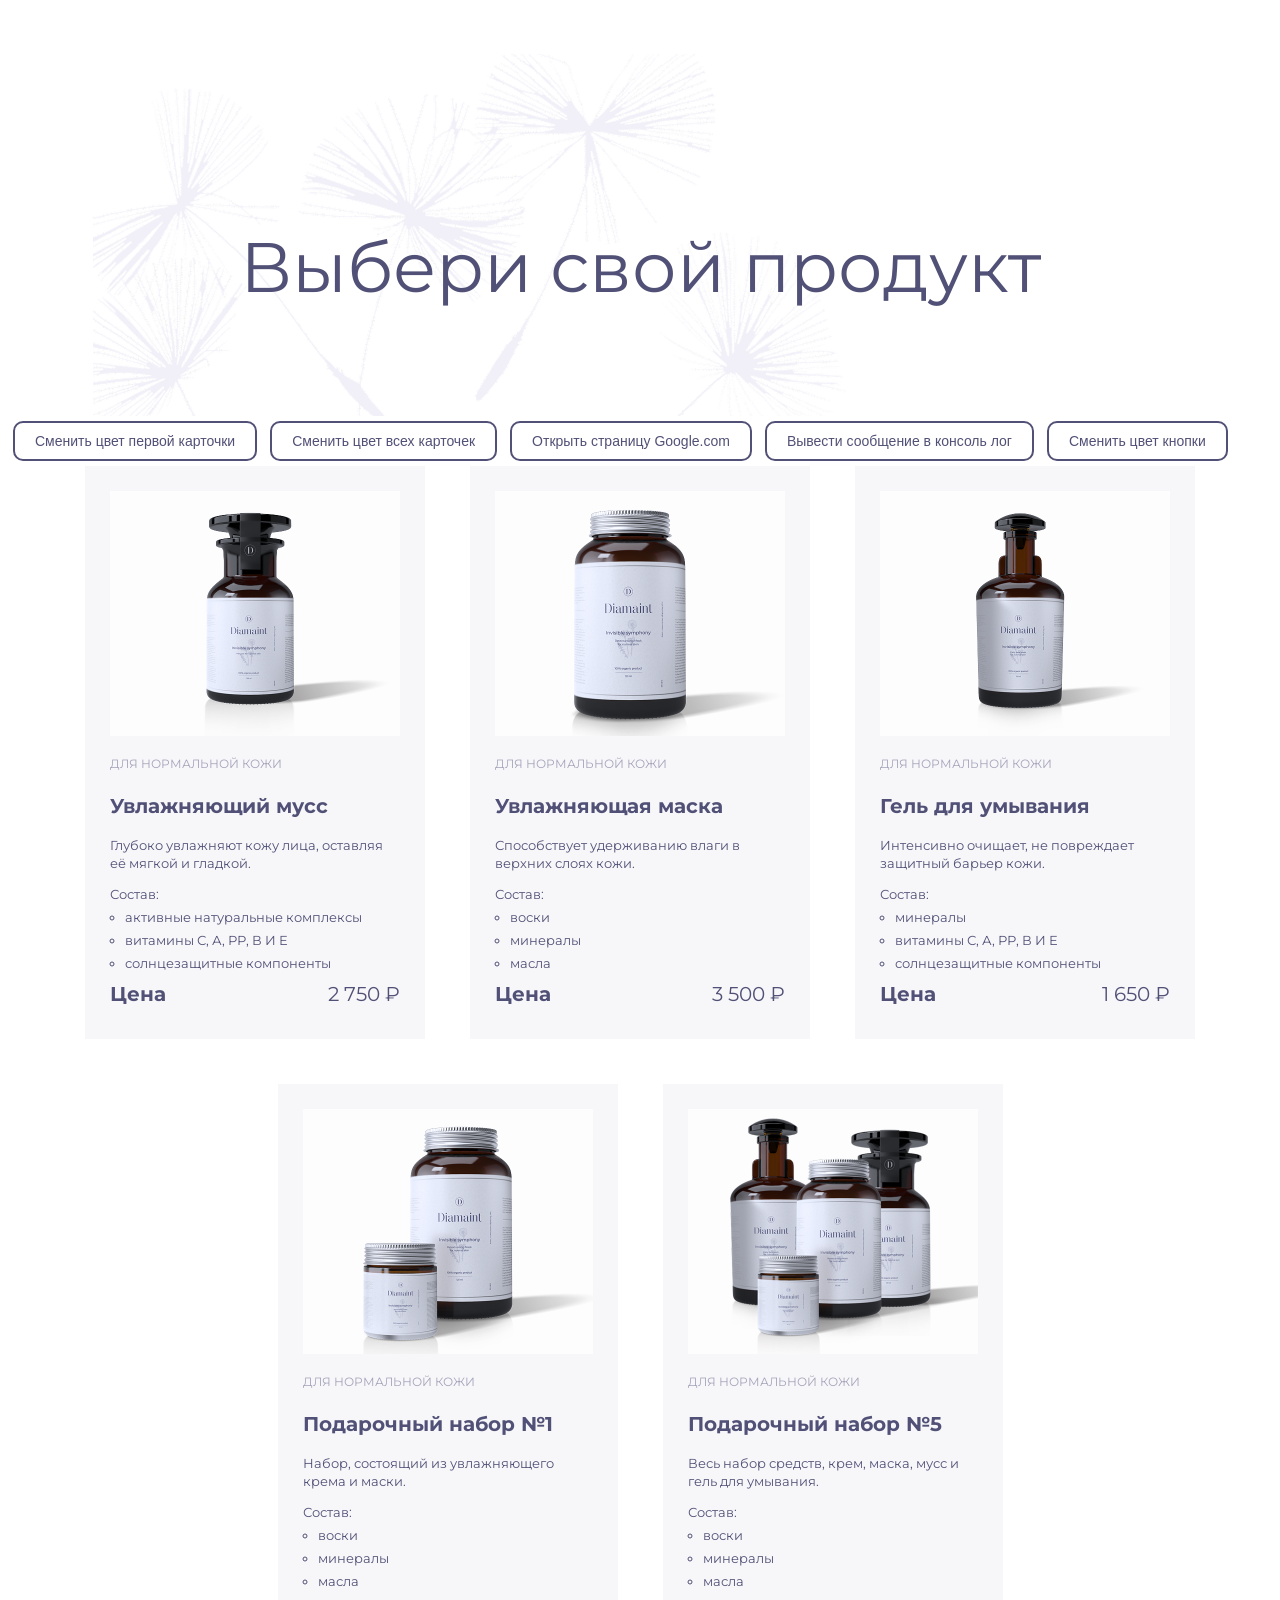
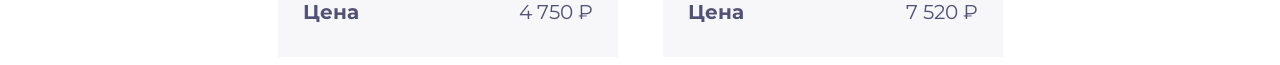
==== index.html @ 9e48e0b7 "work in js.9" ====
<!DOCTYPE html>
<html lang="en">
  <head>
    <meta charset="UTF-8">
    <meta name="viewport" content="width=device-width, initial-scale=1.0">
    <title>Document</title>
    <link rel="stylesheet" href="style.css">
    <link rel="preconnect" href="https://fonts.googleapis.com">
    <link rel="preconnect" href="https://fonts.gstatic.com" crossorigin>
    <link href="https://fonts.googleapis.com/css2?family=Montserrat:wght@400;700&display=swap" rel="stylesheet">
  </head>
  <body>
    
    <div class="content">
      
      <h1 class="title">Выбери свой продукт</h1>

      <button id="change-color-first-card">Сменить цвет первой карточки</button>
      <button id="change-color-all-card">Сменить цвет всех карточек</button>
      <button id="open-padge-google">Открыть страницу Google.com</button>
      <button id="output-message-console-log">Вывести сообщение в консоль лог</button>
      <button id="change-color-button">Сменить цвет кнопки</button>
      
      <ul class="products-list">
        <li class="card">
          <img src="images/photo_1.png" alt="Товар увлажняющий мусс">
          <p class="label-text">
            <span class="skin-type">для нормальной кожи</span>
          </p>
          <h2 class="product">Увлажняющий мусс</h2>
          <p>Глубоко увлажняют кожу лица, оставляя её мягкой и гладкой.</p>
          <span>Состав:</span>
          <ul class="components-list">
            <li class="component">активные натуральные комплексы</li>
            <li class="component">витамины С, А, РР, В И Е</li>
            <li class="component">солнцезащитные компоненты</li>
          </ul>
          <div class="price-row">
            <b class="price">Цена</b>
            <span class="price">2 750 ₽</span>
          </div>
        </li>
      
        <li class="card">
          <img src="images/photo_2.png" alt="Товар увлажняющая маска">
          <p class="label-text">
            <span>для нормальной кожи</span>
          </p>
          <h2 class="product">Увлажняющая маска</h2>
          <p>Способствует удерживанию влаги в верхних слоях кожи.</p>
          <span>Состав:</span>
          <ul class="components-list">
            <li class="component">воски</li>
            <li class="component">минералы</li>
            <li class="component">масла</li>
          </ul>
          <div class="price-row">
            <b class="price">Цена</b>
            <span class="price">3 500 ₽</span>
          </div>
        </li>
      
        <li class="card">
          <img src="images/photo_3.png" alt="Гель для умывания">
          <p class="label-text">
            <span>для нормальной кожи</span>
          </p>
          <h2 class="product">Гель для умывания</h2>
          <p>Интенсивно очищает, не повреждает защитный барьер кожи.</p>
          <span>Состав:</span>
          <ul class="components-list">
            <li class="component">минералы</li>
            <li class="component">витамины С, А, РР, В И Е</li>
            <li class="component">солнцезащитные компоненты</li>
          </ul>
          <div class="price-row">
            <b class="price">Цена</b>
            <span class="price">1 650 ₽</span>
          </div>
        </li>
      
        <li class="card">
          <img src="images/photo_4.png" alt="Подарочный набор №1">
          <p class="label-text">
            <span>для нормальной кожи</span>
          </p>
          <h2 class="product">Подарочный набор №1</h2>
          <p>Набор, состоящий из увлажняющего крема и маски.</p>
          <span>Состав:</span>
          <ul class="components-list">
            <li class="component">воски</li>
            <li class="component">минералы</li>
            <li class="component">масла</li>
          </ul>
          <div class="price-row">
            <b class="price">Цена</b>
            <span class="price">4 750 ₽</span>
          </div>
        </li>
      
        <li class="card">
          <img src="images/photo_5.png" alt="Подарочный набор №5">
          <p class="label-text">
            <span>для нормальной кожи</span>
          </p>
          <h2 class="product">Подарочный набор №5</h2>
          <p>Весь набор средств, крем, маска, мусс и гель для умывания.</p>
          <span>Состав:</span>
          <ul class="components-list">
            <li class="component">воски</li>
            <li class="component">минералы</li>
            <li class="component">масла</li>
          </ul>
          <div class="price-row">
            <b class="price">Цена</b>
            <span class="price">7 520 ₽</span>
          </div>
        </li>
      </ul>
    </div>
    <script src="main.js"></script>
    <script src="homework-7.js"></script>
    <script src="homework-8.js"></script>
    <script type="module" src="homework-9.js"></script>
  </body>
</html>
---- style.css ----
* {
  box-sizing: border-box;
}

body {
  font-family: 'Montserrat', sans-serif;
  font-size: 13px;
  line-height: 18px;
  color: #515076;
}

.content {
  max-width: 1280px;
  margin: auto;
}

.title {
  background-image: url("images/bg_1.png"); 
  background-repeat: no-repeat;
  background-size: 790px 697px;
  background-position: 85px 0px;
  font-size: 70px;
  font-weight: 400;
  line-height: 78px;
  padding-top: 220px;
  padding-bottom: 110px;
  text-align: center;
  margin: 0;
}

.products-list {
  list-style: none;
  padding: 0;
  margin: 0 auto;
  display: flex;
  flex-wrap: wrap;
  gap: 45px;
  justify-content: center;
  max-width: 1110px;
}

.price-row {
  display: flex;
  justify-content: space-between;
  line-height: 24px;
  font-size: 20px;
}

.components-list {
  margin-top: 0px;
  padding: 5px;
}

.component {
  margin-bottom: 5px;
  margin-left: 10px;
}

.card {
  background: #F7F7FA;
  width: 340px;
  height: 573px;
  padding: 25px;
}

.card img {
  width: 290px;
}

button {
  padding: 10px 20px;
  font-size: 14px;
  border: 2px solid #515076;
  background-color: #FFFFFF;
  color: #515076;
  border-radius: 10px;
  cursor: pointer;
  transition: all 0.3s ease;
  margin: 5px;
}

button.active {
  background-color: #0000FF;
  color: #ffffff;
  border-color: #0000FF;
}

.label-text {
  text-transform: uppercase;
  font-size: 12px;
  line-height: 24px;
  color: #A5A3B9;
}

.product {
  font-size: 20px;
  line-height: 27px;
}
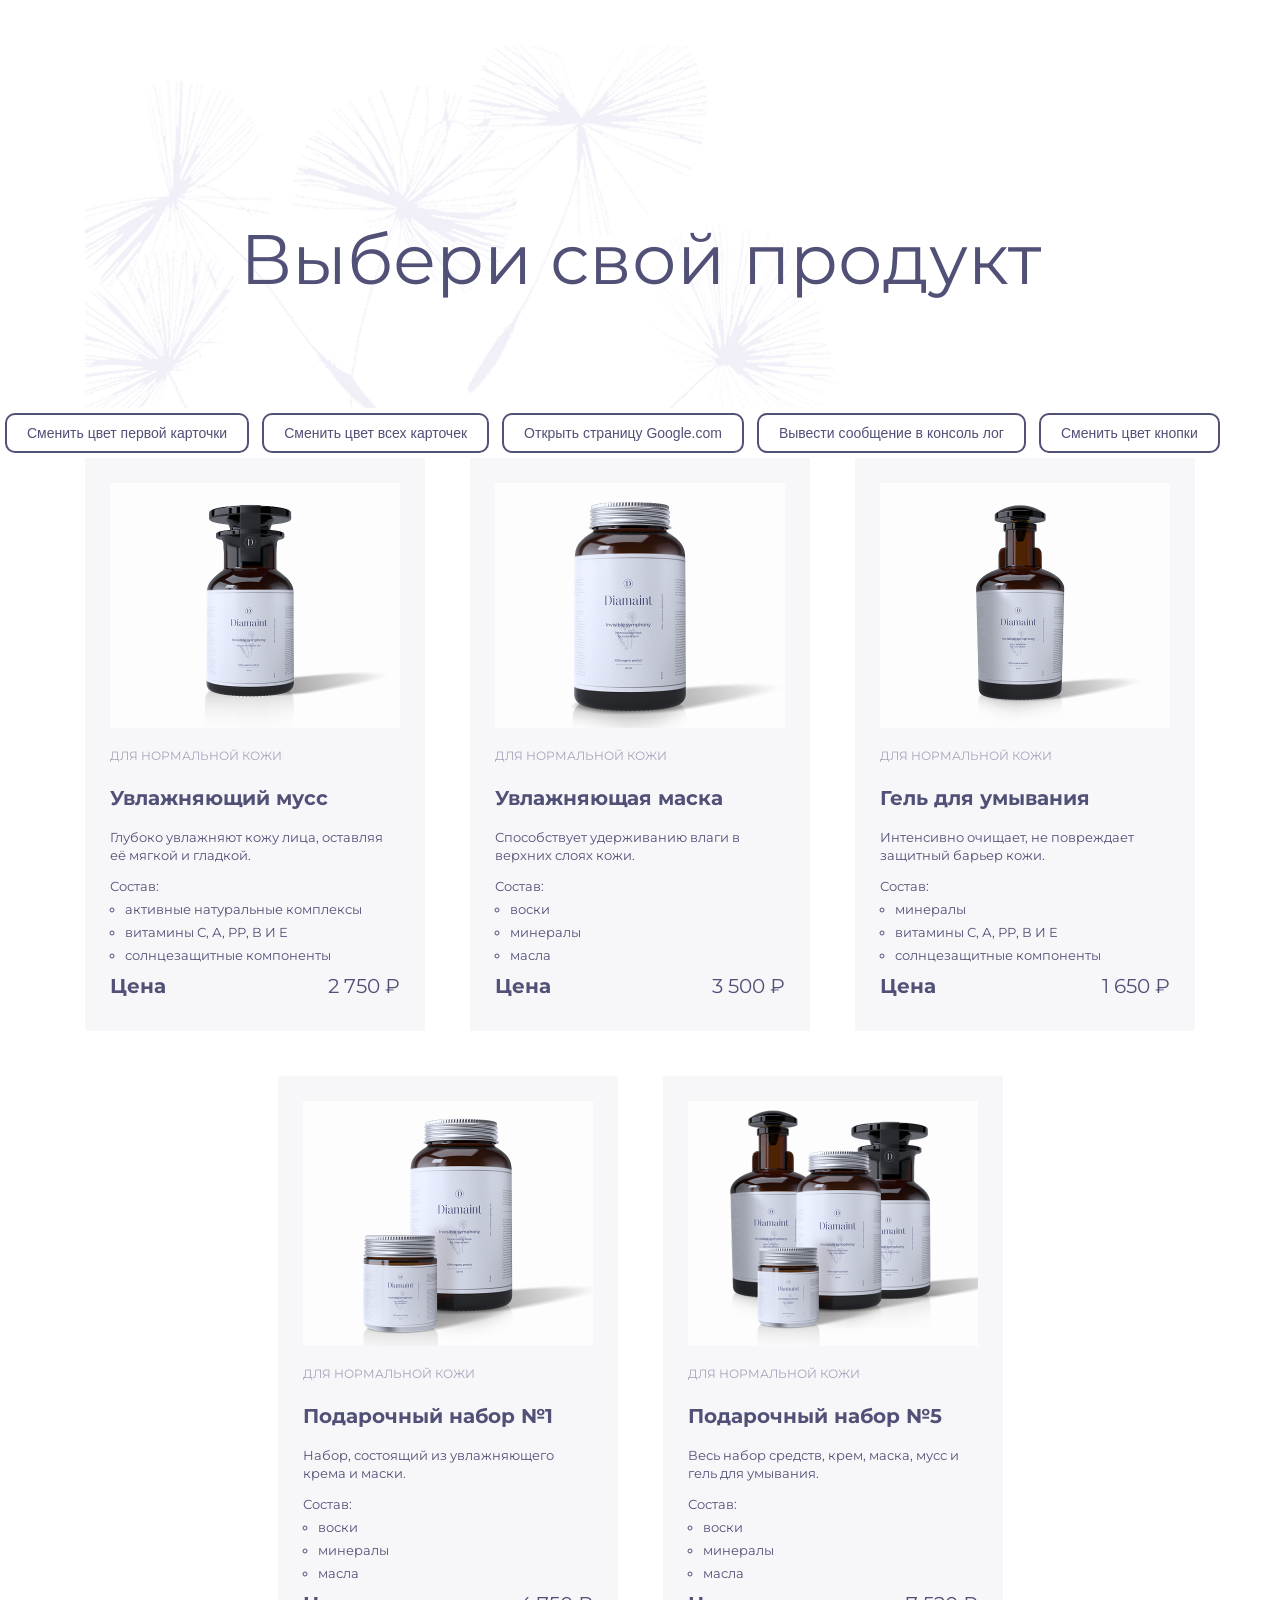
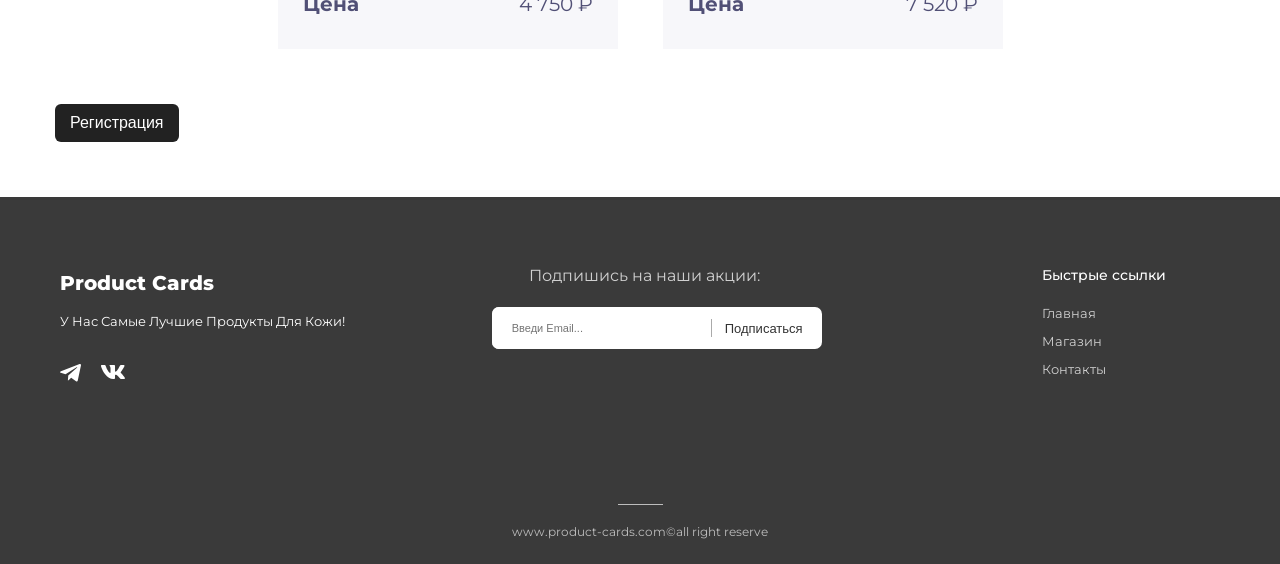
==== commit 9503244b: "footer layout" ====
--- a/index.html
+++ b/index.html
@@ -1,3 +1,53 @@
+<!-- <!DOCTYPE html>
+<html lang="en">
+  <head>
+    <meta charset="UTF-8">
+    <meta name="viewport" content="width=device-width, initial-scale=1.0">
+    <title>Document</title>
+    <link rel="stylesheet" href="style.css">
+    <link rel="preconnect" href="https://fonts.googleapis.com">
+    <link rel="preconnect" href="https://fonts.gstatic.com" crossorigin>
+    <link href="https://fonts.googleapis.com/css2?family=Montserrat:wght@400;700&display=swap" rel="stylesheet">
+  </head>
+  <body>
+    
+    <div class="content">
+      
+      <h1 class="title">Выбери свой продукт</h1>
+
+      <button id="change-color-first-card">Сменить цвет первой карточки</button>
+      <button id="change-color-all-card">Сменить цвет всех карточек</button>
+      <button id="open-padge-google">Открыть страницу Google.com</button>
+      <button id="output-message-console-log">Вывести сообщение в консоль лог</button>
+      <button id="change-color-button">Сменить цвет кнопки</button>
+      
+      <ul class="products-list"></ul>
+
+      <template id="product-template">
+        <li class="card">
+          <img src="" alt="">
+          <p class="label-text"><span class="skin-type"></span></p>
+          <h2 class="product"></h2>
+          <p class="description"></p>
+          <span>Состав:</span>
+          <ul class="components-list"></ul>
+          <div class="price-row">
+            <b class="price">Цена</b>
+            <span class="product-price"></span>
+          </div>
+        </li>
+      </template>
+    </div>
+    <script src="main.js"></script>
+    <script src="homework-7.js"></script>
+    <script src="homework-8.js"></script>
+    <script type="module" src="homework-9.js"></script>
+    <script type="module" src="homework-10.js"></script>
+  </body>
+</html> -->
+
+
+
 <!DOCTYPE html>
 <html lang="en">
   <head>
@@ -5,6 +55,7 @@
     <meta name="viewport" content="width=device-width, initial-scale=1.0">
     <title>Document</title>
     <link rel="stylesheet" href="style.css">
+    <link rel="stylesheet" href="css/style.css">
     <link rel="preconnect" href="https://fonts.googleapis.com">
     <link rel="preconnect" href="https://fonts.gstatic.com" crossorigin>
     <link href="https://fonts.googleapis.com/css2?family=Montserrat:wght@400;700&display=swap" rel="stylesheet">
@@ -118,9 +169,341 @@
         </li>
       </ul>
     </div>
-    <script src="main.js"></script>
-    <script src="homework-7.js"></script>
-    <script src="homework-8.js"></script>
-    <script type="module" src="homework-9.js"></script>
+    <script src="js/main.js"></script>
+<script src="js/homework-7.js"></script>
+<script src="js/homework-8.js"></script>
+<script type="module" src="js/homework-9.js"></script>
+<script type="module" src="homework-10.js"></script>
   </body>
+</html>
+
+
+
+
+<!DOCTYPE html>
+<html lang="ru">
+
+<head>
+    <meta charset="UTF-8">
+    <meta name="viewport" content="width=device-width, initial-scale=1.0">
+
+    <title>ДЗ-11</title>
+
+    <link rel="stylesheet" href="style.css">
+</head>
+
+<body>
+
+
+    <!-- ОСНОВНАЯ СТРАНИЦА -->
+
+    <main>
+
+        <button
+            type="button"
+            class="registration-button"
+            id="registration-button"
+        >
+            Регистрация
+        </button>
+
+    </main>
+
+
+
+    <!-- OVERLAY -->
+
+    <div class="overlay"></div>
+
+
+
+    <!-- МОДАЛЬНОЕ ОКНО -->
+
+    <div class="modal">
+
+        <div class="modal-content">
+
+
+            <!-- КНОПКА ЗАКРЫТИЯ -->
+
+            <button
+                type="button"
+                class="modal-close"
+                id="modal-close"
+            >
+                ×
+            </button>
+
+
+            <h2>Регистрация</h2>
+
+
+            <!-- ФОРМА РЕГИСТРАЦИИ -->
+
+            <form id="registration-form">
+
+
+                <!-- ИМЯ -->
+
+                <div class="form-field">
+
+                    <label for="first-name">
+                        Имя
+                    </label>
+
+                    <input
+                        type="text"
+                        id="first-name"
+                        name="firstName"
+                        placeholder="Введите имя"
+                        required
+                        minlength="2"
+                    >
+
+                </div>
+
+
+                <!-- ФАМИЛИЯ -->
+
+                <div class="form-field">
+
+                    <label for="last-name">
+                        Фамилия
+                    </label>
+
+                    <input
+                        type="text"
+                        id="last-name"
+                        name="lastName"
+                        placeholder="Введите фамилию"
+                        required
+                        minlength="2"
+                    >
+
+                </div>
+
+
+                <!-- ДАТА РОЖДЕНИЯ -->
+
+                <div class="form-field">
+
+                    <label for="birth-date">
+                        Дата рождения
+                    </label>
+
+                    <input
+                        type="date"
+                        id="birth-date"
+                        name="birthDate"
+                        required
+                    >
+
+                </div>
+
+
+                <!-- ЛОГИН -->
+
+                <div class="form-field">
+
+                    <label for="login">
+                        Логин
+                    </label>
+
+                    <input
+                        type="text"
+                        id="login"
+                        name="login"
+                        placeholder="Введите логин"
+                        required
+                        minlength="4"
+                    >
+
+                </div>
+
+
+                <!-- ПАРОЛЬ -->
+
+                <div class="form-field">
+
+                    <label for="password">
+                        Пароль
+                    </label>
+
+                    <input
+                        type="password"
+                        id="password"
+                        name="password"
+                        placeholder="Введите пароль"
+                        required
+                        minlength="6"
+                    >
+
+                </div>
+
+
+                <!-- ПОВТОР ПАРОЛЯ -->
+
+                <div class="form-field">
+
+                    <label for="repeat-password">
+                        Повторите пароль
+                    </label>
+
+                    <input
+                        type="password"
+                        id="repeat-password"
+                        name="repeatPassword"
+                        placeholder="Повторите пароль"
+                        required
+                        minlength="6"
+                    >
+
+                </div>
+
+
+                <!-- КНОПКА РЕГИСТРАЦИИ -->
+
+                <button
+                    type="submit"
+                    class="registration-submit"
+                >
+                    Зарегистрироваться
+                </button>
+
+
+            </form>
+
+        </div>
+
+    </div>
+
+
+
+    <!-- FOOTER -->
+
+    <footer class="footer">
+
+        <div class="footer-container">
+
+
+            <!-- ЛЕВАЯ ЧАСТЬ -->
+
+            <div class="footer-info">
+
+                <h2>Product Cards</h2>
+
+                <p>
+                    У Нас Самые Лучшие Продукты Для Кожи!
+                </p>
+
+                <div class="social-links">
+
+                    <a
+                        href="https://telegram./"
+                        target="_blank"
+                    >
+                        <img src="images/telegram.svg"/>
+                    </a>
+
+                    <a
+                        href="https://vk.com/"
+                        target="_blank"
+                    >
+                        <img src="images/Vkontacte.svg"/>
+                    </a>
+
+                </div>
+
+            </div>
+
+
+
+            <!-- ЦЕНТРАЛЬНАЯ ЧАСТЬ -->
+
+            <div class="footer-subscribe">
+
+                <p>
+                    Подпишись на наши акции:
+                </p>
+
+                <form id="subscribe-form">
+
+                    <input
+                        type="email"
+                        id="subscribe-email"
+                        name="email"
+                        placeholder="Введи Email..."
+                        required
+                    >
+
+                    <button type="submit">
+                        Подписаться
+                    </button>
+
+                </form>
+
+            </div>
+
+
+
+            <!-- ПРАВАЯ ЧАСТЬ -->
+
+            <nav class="footer-nav">
+
+                <h2>Быстрые ссылки</h2>
+
+                <ul>
+
+                    <li>
+                        <a href="#">
+                            Главная
+                        </a>
+                    </li>
+
+                    <li>
+                        <a href="#">
+                            Магазин
+                        </a>
+                    </li>
+
+                    <li>
+                        <a href="#">
+                            Контакты
+                        </a>
+                    </li>
+
+                </ul>
+
+            </nav>
+
+        </div>
+
+
+
+        <!-- НИЖНЯЯ ЧАСТЬ -->
+
+        <div class="footer-bottom">
+
+            <div class="footer-line"></div>
+
+            <p>
+                www.product-cards.com©all right reserve
+            </p>
+
+        </div>
+
+    </footer>
+
+
+
+    <!-- JAVASCRIPT -->
+
+    <script
+        type="module"
+        src="js/homework-11.js"
+    ></script>
+
+
+</body>
+
 </html>
--- a/css/style.css
+++ b/css/style.css
@@ -0,0 +1,623 @@
+* {
+  box-sizing: border-box;
+}
+
+body {
+  font-family: 'Montserrat', sans-serif;
+  font-size: 13px;
+  line-height: 18px;
+  color: #515076;
+}
+
+.content {
+  max-width: 1280px;
+  margin: auto;
+}
+
+.title {
+  background-image: url("images/bg_1.png");
+  background-repeat: no-repeat;
+  background-size: 790px 697px;
+  background-position: 85px 0px;
+  font-size: 70px;
+  font-weight: 400;
+  line-height: 78px;
+  padding-top: 220px;
+  padding-bottom: 110px;
+  text-align: center;
+  margin: 0;
+}
+
+.products-list {
+  list-style: none;
+  padding: 0;
+  margin: 0 auto;
+  display: flex;
+  flex-wrap: wrap;
+  gap: 45px;
+  justify-content: center;
+  max-width: 1110px;
+}
+
+.price-row {
+  display: flex;
+  justify-content: space-between;
+  line-height: 24px;
+  font-size: 20px;
+}
+
+.components-list {
+  margin-top: 0px;
+  padding: 5px;
+}
+
+.component {
+  margin-bottom: 5px;
+  margin-left: 10px;
+}
+
+.card {
+  background: #F7F7FA;
+  width: 340px;
+  height: 573px;
+  padding: 25px;
+}
+
+.card img {
+  width: 290px;
+}
+
+button {
+  padding: 10px 20px;
+  font-size: 14px;
+  border: 2px solid #515076;
+  background-color: #FFFFFF;
+  color: #515076;
+  border-radius: 10px;
+  cursor: pointer;
+  transition: all 0.3s ease;
+  margin: 5px;
+}
+
+button.active {
+  background-color: #0000FF;
+  color: #ffffff;
+  border-color: #0000FF;
+}
+
+.label-text {
+  text-transform: uppercase;
+  font-size: 12px;
+  line-height: 24px;
+  color: #A5A3B9;
+}
+
+.product {
+  font-size: 20px;
+  line-height: 27px;
+}
+
+
+
+
+
+
+
+
+
+
+
+* {
+    box-sizing: border-box;
+}
+
+body {
+    margin: 0;
+    font-family: Arial, sans-serif;
+    min-height: 100vh;
+}
+
+/* MAIN */
+
+main {
+    min-height: 100px;
+    padding: 50px;
+}
+
+/* КНОПКА РЕГИСТРАЦИИ */
+
+.registration-button {
+    padding: 10px 15px;
+
+    border: none;
+    border-radius: 6px;
+
+    background: #222;
+    color: white;
+
+    font-size: 16px;
+
+    cursor: pointer;
+}
+
+.registration-button:hover {
+    opacity: 0.8;
+}
+
+/* ========================= */
+/* FOOTER */
+/* ========================= */
+
+.footer {
+    background: #3A3A3A;
+    color: white;
+
+    min-height: 330px;
+
+    padding-top: 55px;
+}
+
+/* ТРИ КОЛОНКИ */
+
+.footer-container {
+    width: 1,569px;
+
+    height: 147px;
+
+    margin: 0 auto;
+
+    padding: 0 60px;
+
+    display: grid;
+
+    grid-template-columns: 1fr 1fr 1fr;
+
+    align-items: start;
+}
+
+
+/* ========================= */
+/* ЛЕВАЯ ЧАСТЬ */
+/* ========================= */
+
+.footer-info h2 {
+    margin: 0 0 12px;
+
+    width: 214px;
+
+    height: 43px;
+
+    top: 85px;
+
+    left: 84px;
+
+    font-weight: 800;
+
+    size: 28px;
+
+    line-height: 158%;
+
+    padding-top: 16px;
+
+    color: #FFFFFF;
+}
+
+
+.footer-info p {
+    margin: 0;
+
+    width: 409px;
+
+    height: 28px;
+
+    top: 144px;
+
+    left: 84px;
+
+    font-weight: 400;
+
+    size: 18px;
+
+    line-height: 154%;
+
+    margin-top: 16px;
+
+    color: #FFFFFF;
+}
+
+
+/* СОЦИАЛЬНЫЕ СЕТИ */
+
+.social-links {
+    display: flex;
+
+    gap: 20px;
+
+    margin-top: 25px;
+}
+
+
+.social-links a {
+    color: white;
+
+    text-decoration: none;
+
+    font-size: 18px;
+
+    font-weight: 700;
+}
+
+
+.social-links a:hover {
+    opacity: 0.7;
+}
+
+
+/* ========================= */
+/* ЦЕНТР */
+/* ========================= */
+
+.footer-subscribe {
+    text-align: center;
+}
+
+
+.footer-subscribe p {
+    margin: 0 0 10px;
+
+    width: 350px;
+
+    height: 29px;
+
+    top: 85px;
+
+    left: 713px;
+
+    font-weight: 400;
+
+    color: #d0d0d0;
+
+    font-size: 16px;
+
+    line-height: 100%;
+
+    margin-top: 16px;
+}
+
+
+/* ФОРМА */
+
+/* ФОРМА ПОДПИСКИ */
+
+.footer-subscribe form {
+    display: flex;
+
+    align-items: center;
+
+    width: 330px;
+    height: 42px;
+
+    margin: 0 auto;
+
+    background: white;
+
+    border-radius: 7px;
+
+    overflow: hidden;
+}
+
+
+/* EMAIL */
+
+.footer-subscribe input {
+    width: 220px;
+    height: 100%;
+
+    padding: 0 20px;
+
+    border: none;
+
+    outline: none;
+
+    font-size: 11px;
+}
+
+
+/* КНОПКА */
+
+.footer-subscribe button {
+    position: relative;
+
+    width: 110px;
+    height: 100%;
+
+    padding: 0;
+
+    border: none;
+
+    background: white;
+
+    color: #333;
+
+    font-size: 13px;
+
+    cursor: pointer;
+}
+
+
+/* РАЗДЕЛИТЕЛЬ */
+
+.footer-subscribe button::before {
+    content: "";
+
+    position: absolute;
+
+    left: 0;
+    top: 50%;
+
+    width: 1px;
+    height: 18px;
+
+    transform: translateY(-50%);
+
+    background: #aaa;
+}
+
+
+.footer-subscribe button:hover {
+    background: #eeeeee;
+}
+
+
+/* ========================= */
+/* ПРАВАЯ ЧАСТЬ */
+/* ========================= */
+
+.footer-nav {
+    justify-self: end;
+
+    min-width: 150px;
+}
+
+
+.footer-nav h2 {
+    margin: 0 0 12px;
+
+    width: 178px;
+
+    height: 24px;
+
+    top: 85px;
+
+    left: 1475px;
+
+    font-weight: 500;
+
+    font-size: 14px;
+
+    line-height: 100%;
+
+    padding-bottom: 23px;
+
+    margin-top: 16px;
+}
+
+
+.footer-nav ul {
+    padding: 0;
+
+    margin: 0;
+
+    list-style: none;
+}
+
+
+.footer-nav li {
+    margin-bottom: 10px;
+}
+
+
+.footer-nav a {
+    color: #d0d0d0;
+
+    text-decoration: none;
+
+    font-size: 13px;
+}
+
+
+.footer-nav a:hover {
+    color: white;
+}
+
+
+/* ========================= */
+/* НИЖНЯЯ ЧАСТЬ */
+/* ========================= */
+
+.footer-bottom {
+    display: flex;
+
+    flex-direction: column;
+
+    align-items: center;
+
+    justify-content: flex-end;
+
+    margin-top: 105px;
+}
+
+
+.footer-line {
+    width: 45px;
+
+    height: 1px;
+
+    background: #bdbdbd;
+
+    margin-bottom: 18px;
+}
+
+.footer-bottom p {
+    margin: 0;
+
+    color: #bdbdbd;
+
+    font-size: 12px;
+
+    margin-bottom: 23px;
+}
+
+
+/* OVERLAY */
+
+.overlay {
+    display: none;
+
+    position: fixed;
+
+    inset: 0;
+
+    background: rgba(0, 0, 0, 0.6);
+
+    z-index: 100;
+}
+
+
+/* MODAL */
+
+.modal {
+    display: none;
+
+    position: fixed;
+
+    left: 50%;
+    top: 50%;
+
+    transform: translate(-50%, -50%);
+
+    width: 90%;
+    max-width: 500px;
+
+    background: white;
+
+    padding: 35px;
+
+    border-radius: 10px;
+
+    z-index: 101;
+}
+
+
+/* Именно этот класс добавляем через JS */
+
+.modal-showed {
+    display: block;
+}
+
+
+/* КНОПКА ЗАКРЫТИЯ */
+
+.modal-close {
+    position: absolute;
+
+    top: 10px;
+    right: 15px;
+
+    border: none;
+
+    background: transparent;
+
+    font-size: 30px;
+
+    cursor: pointer;
+
+    line-height: 1;
+}
+
+
+/* ФОРМА РЕГИСТРАЦИИ */
+
+#registration-form {
+    display: flex;
+
+    flex-direction: column;
+
+    gap: 15px;
+}
+
+
+.form-field {
+    display: flex;
+
+    flex-direction: column;
+
+    gap: 6px;
+}
+
+
+.form-field label {
+    font-weight: bold;
+
+    font-size: 14px;
+}
+
+
+.form-field input {
+    padding: 11px;
+
+    border: 1px solid #ccc;
+
+    border-radius: 5px;
+
+    font-size: 15px;
+}
+
+
+.form-field input:focus {
+    outline: none;
+
+    border-color: #222;
+}
+
+
+.registration-submit {
+    margin-top: 10px;
+
+    padding: 13px;
+
+    border: none;
+
+    border-radius: 5px;
+
+    background: #222;
+
+    color: white;
+
+    cursor: pointer;
+
+    font-size: 15px;
+}
+
+
+.registration-submit:hover {
+    opacity: 0.85;
+}
+
+
+/* АДАПТИВ */
+
+@media (max-width: 768px) {
+
+    .footer-container {
+        grid-template-columns: 1fr;
+    }
+
+    main {
+        padding: 30px 20px;
+    }
+
+    .modal {
+        padding: 30px 20px;
+    }
+}
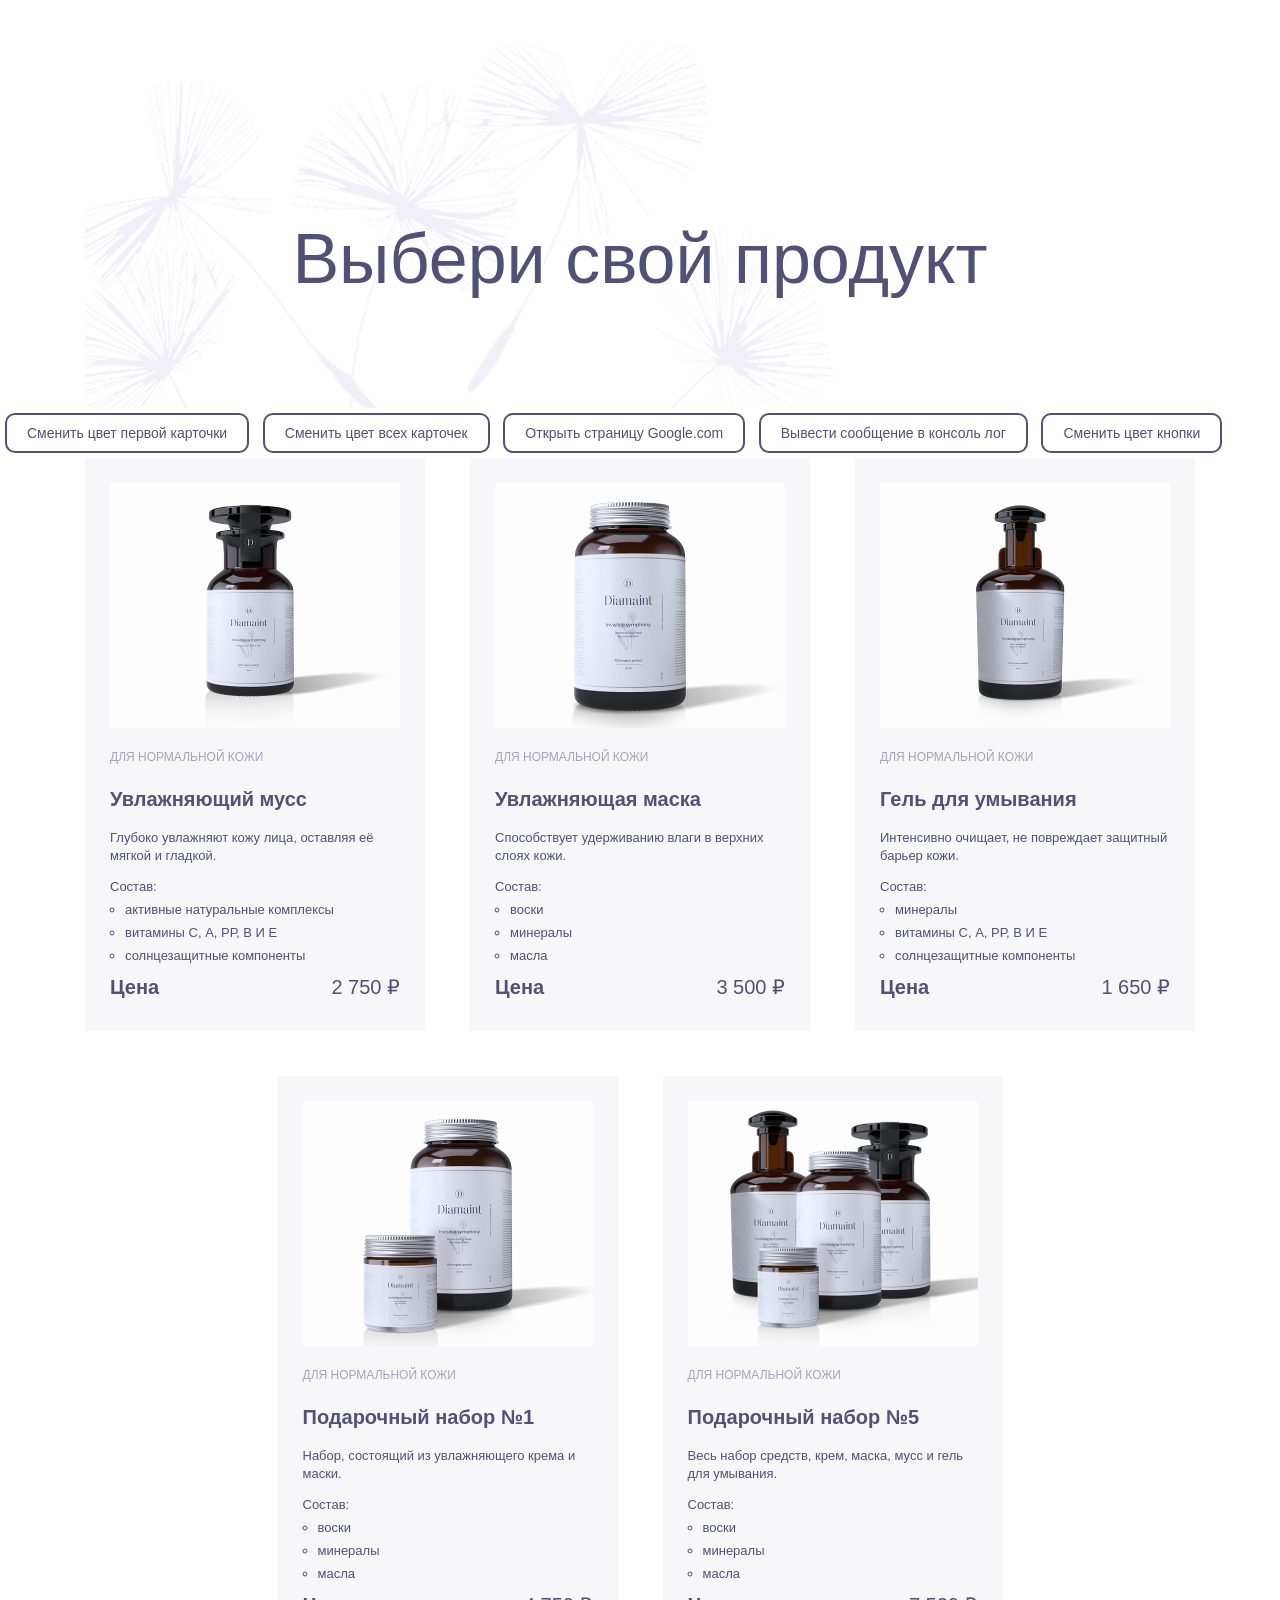
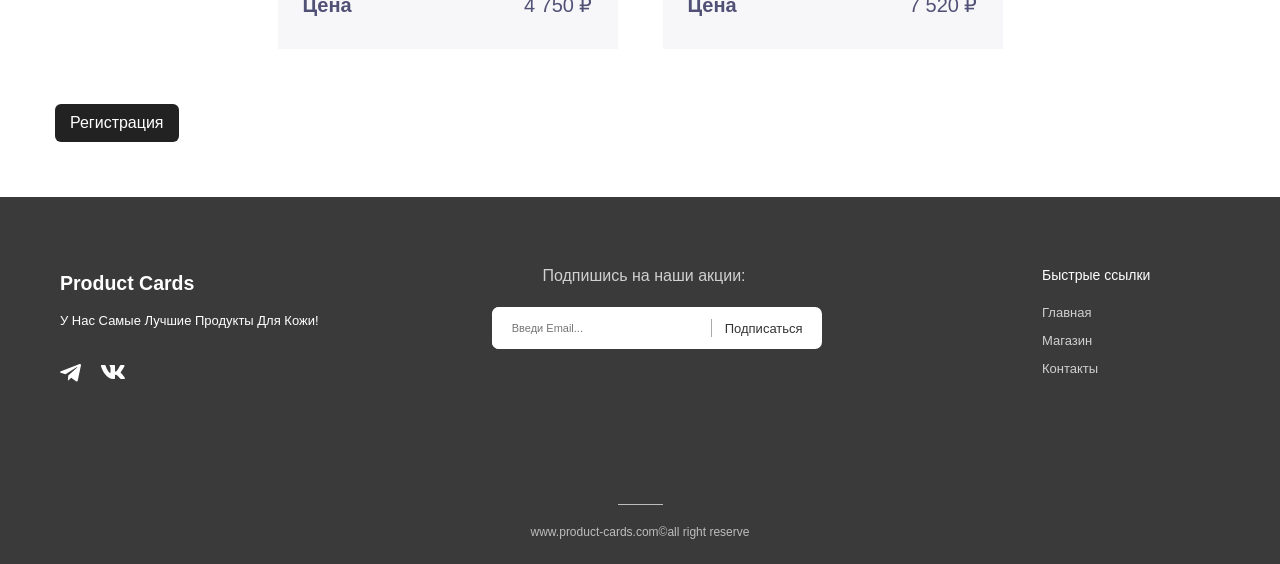
==== commit 50d98b4b: "work in js" ====
--- a/index.html
+++ b/index.html
@@ -182,23 +182,16 @@
 
 <!DOCTYPE html>
 <html lang="ru">
-
 <head>
     <meta charset="UTF-8">
     <meta name="viewport" content="width=device-width, initial-scale=1.0">
-
     <title>ДЗ-11</title>
-
     <link rel="stylesheet" href="style.css">
 </head>
-
 <body>
 
-
     <!-- ОСНОВНАЯ СТРАНИЦА -->
-
     <main>
-
         <button
             type="button"
             class="registration-button"
@@ -206,26 +199,16 @@
         >
             Регистрация
         </button>
-
     </main>
 
-
-
     <!-- OVERLAY -->
-
     <div class="overlay"></div>
 
-
-
     <!-- МОДАЛЬНОЕ ОКНО -->
-
     <div class="modal">
-
         <div class="modal-content">
 
-
-            <!-- КНОПКА ЗАКРЫТИЯ -->
-
+    <!-- КНОПКА ЗАКРЫТИЯ -->
             <button
                 type="button"
                 class="modal-close"
@@ -233,24 +216,16 @@
             >
                 ×
             </button>
-
-
             <h2>Регистрация</h2>
 
-
-            <!-- ФОРМА РЕГИСТРАЦИИ -->
-
+    <!-- ФОРМА РЕГИСТРАЦИИ -->
             <form id="registration-form">
 
-
-                <!-- ИМЯ -->
-
-                <div class="form-field">
-
+    <!-- ИМЯ -->
+                <div class="form-field">
                     <label for="first-name">
                         Имя
                     </label>
-
                     <input
                         type="text"
                         id="first-name"
@@ -259,18 +234,13 @@
                         required
                         minlength="2"
                     >
-
-                </div>
-
-
-                <!-- ФАМИЛИЯ -->
-
-                <div class="form-field">
-
+                </div>
+
+    <!-- ФАМИЛИЯ -->
+                <div class="form-field">
                     <label for="last-name">
                         Фамилия
                     </label>
-
                     <input
                         type="text"
                         id="last-name"
@@ -279,36 +249,26 @@
                         required
                         minlength="2"
                     >
-
-                </div>
-
-
-                <!-- ДАТА РОЖДЕНИЯ -->
-
-                <div class="form-field">
-
+                </div>
+
+    <!-- ДАТА РОЖДЕНИЯ -->
+                <div class="form-field">
                     <label for="birth-date">
                         Дата рождения
                     </label>
-
                     <input
                         type="date"
                         id="birth-date"
                         name="birthDate"
                         required
                     >
-
-                </div>
-
-
-                <!-- ЛОГИН -->
-
-                <div class="form-field">
-
+                </div>
+
+    <!-- ЛОГИН -->
+                <div class="form-field">
                     <label for="login">
                         Логин
                     </label>
-
                     <input
                         type="text"
                         id="login"
@@ -317,18 +277,13 @@
                         required
                         minlength="4"
                     >
-
-                </div>
-
-
-                <!-- ПАРОЛЬ -->
-
-                <div class="form-field">
-
+                </div>
+
+    <!-- ПАРОЛЬ -->
+                <div class="form-field">
                     <label for="password">
                         Пароль
                     </label>
-
                     <input
                         type="password"
                         id="password"
@@ -337,18 +292,13 @@
                         required
                         minlength="6"
                     >
-
-                </div>
-
-
-                <!-- ПОВТОР ПАРОЛЯ -->
-
-                <div class="form-field">
-
+                </div>
+
+    <!-- ПОВТОР ПАРОЛЯ -->
+                <div class="form-field">
                     <label for="repeat-password">
                         Повторите пароль
                     </label>
-
                     <input
                         type="password"
                         id="repeat-password"
@@ -357,153 +307,109 @@
                         required
                         minlength="6"
                     >
-
-                </div>
-
-
-                <!-- КНОПКА РЕГИСТРАЦИИ -->
-
+                </div>
+
+    <!-- КНОПКА РЕГИСТРАЦИИ -->
                 <button
                     type="submit"
                     class="registration-submit"
                 >
                     Зарегистрироваться
                 </button>
-
-
             </form>
-
         </div>
-
     </div>
 
-
-
     <!-- FOOTER -->
-
     <footer class="footer">
-
         <div class="footer-container">
 
-
-            <!-- ЛЕВАЯ ЧАСТЬ -->
-
+    <!-- ЛЕВАЯ ЧАСТЬ -->
             <div class="footer-info">
-
-                <h2>Product Cards</h2>
-
-                <p>
+                <h2 class="footer-title">Product Cards</h2>
+                <p class="footer-description">
                     У Нас Самые Лучшие Продукты Для Кожи!
                 </p>
-
                 <div class="social-links">
-
                     <a
-                        href="https://telegram./"
+                        class="social-link"
+                        href="https://telegram.org/"
                         target="_blank"
                     >
-                        <img src="images/telegram.svg"/>
+                        <img src="images/telegram.svg" alt="Telegram">
                     </a>
-
                     <a
+                        class="social-link"
                         href="https://vk.com/"
                         target="_blank"
                     >
-                        <img src="images/Vkontacte.svg"/>
+                        <img src="images/Vkontacte.svg" alt="ВКонтакте">
                     </a>
-
-                </div>
-
+                </div>
             </div>
 
-
-
-            <!-- ЦЕНТРАЛЬНАЯ ЧАСТЬ -->
-
+    <!-- ЦЕНТРАЛЬНАЯ ЧАСТЬ -->
             <div class="footer-subscribe">
-
-                <p>
+                <p class="subscribe-title">
                     Подпишись на наши акции:
                 </p>
-
-                <form id="subscribe-form">
-
+                <form
+                    id="subscribe-form"
+                    class="subscribe-form"
+                >
                     <input
                         type="email"
                         id="subscribe-email"
+                        class="subscribe-input"
                         name="email"
                         placeholder="Введи Email..."
                         required
                     >
-
-                    <button type="submit">
+                    <button
+                        type="submit"
+                        class="subscribe-button"
+                    >
                         Подписаться
                     </button>
-
                 </form>
-
             </div>
 
-
-
-            <!-- ПРАВАЯ ЧАСТЬ -->
-
+    <!-- ПРАВАЯ ЧАСТЬ -->
             <nav class="footer-nav">
-
-                <h2>Быстрые ссылки</h2>
-
-                <ul>
-
-                    <li>
-                        <a href="#">
+                <h2 class="footer-nav-title">Быстрые ссылки</h2>
+                <ul class="footer-nav-list">
+                    <li class="footer-nav-item">
+                        <a class="footer-nav-link" href="#">
                             Главная
                         </a>
                     </li>
-
-                    <li>
-                        <a href="#">
-                            Магазин
+                    <li class="footer-nav-item">
+                        <a class="footer-nav-link" href="#">
+                                Магазин
                         </a>
                     </li>
-
-                    <li>
-                        <a href="#">
-                            Контакты
+                    <li class="footer-nav-item">
+                        <a class="footer-nav-link" href="#">
+                                Контакты
                         </a>
                     </li>
-
                 </ul>
-
             </nav>
-
         </div>
 
-
-
-        <!-- НИЖНЯЯ ЧАСТЬ -->
-
+    <!-- НИЖНЯЯ ЧАСТЬ -->
         <div class="footer-bottom">
-
             <div class="footer-line"></div>
-
-            <p>
+            <p class="footer-bottom-text">
                 www.product-cards.com©all right reserve
             </p>
-
         </div>
-
     </footer>
 
-
-
     <!-- JAVASCRIPT -->
-
     <script
         type="module"
         src="js/homework-11.js"
     ></script>
-
-
 </body>
-
 </html>
--- a/css/style.css
+++ b/css/style.css
@@ -15,7 +15,7 @@
 }
 
 .title {
-  background-image: url("images/bg_1.png");
+  background-image: url("../images/bg_1.png");
   background-repeat: no-repeat;
   background-size: 790px 697px;
   background-position: 85px 0px;
@@ -118,25 +118,19 @@
 }
 
 /* MAIN */
-
 main {
     min-height: 100px;
     padding: 50px;
 }
 
 /* КНОПКА РЕГИСТРАЦИИ */
-
 .registration-button {
     padding: 10px 15px;
-
     border: none;
     border-radius: 6px;
-
     background: #222;
     color: white;
-
     font-size: 16px;
-
     cursor: pointer;
 }
 
@@ -144,469 +138,284 @@
     opacity: 0.8;
 }
 
-/* ========================= */
 /* FOOTER */
-/* ========================= */
-
 .footer {
     background: #3A3A3A;
     color: white;
-
     min-height: 330px;
-
     padding-top: 55px;
 }
 
 /* ТРИ КОЛОНКИ */
-
 .footer-container {
     width: 1,569px;
-
     height: 147px;
-
     margin: 0 auto;
-
     padding: 0 60px;
-
     display: grid;
-
     grid-template-columns: 1fr 1fr 1fr;
-
     align-items: start;
 }
 
-
-/* ========================= */
 /* ЛЕВАЯ ЧАСТЬ */
-/* ========================= */
-
-.footer-info h2 {
+.footer-info {
     margin: 0 0 12px;
-
+    top: 85px;
+    left: 84px;
+    color: #FFFFFF;
+}
+
+.footer-title {
     width: 214px;
-
     height: 43px;
-
-    top: 85px;
-
-    left: 84px;
-
     font-weight: 800;
-
     size: 28px;
-
     line-height: 158%;
-
-    padding-top: 16px;
-
     color: #FFFFFF;
 }
 
-
-.footer-info p {
-    margin: 0;
-
+.footer-description {
+    margin-top: -16px;
     width: 409px;
-
     height: 28px;
-
-    top: 144px;
-
-    left: 84px;
-
     font-weight: 400;
-
     size: 18px;
-
     line-height: 154%;
-
-    margin-top: 16px;
-
     color: #FFFFFF;
 }
 
-
 /* СОЦИАЛЬНЫЕ СЕТИ */
-
 .social-links {
     display: flex;
-
     gap: 20px;
-
     margin-top: 25px;
 }
 
-
-.social-links a {
+.social-links {
     color: white;
-
     text-decoration: none;
-
     font-size: 18px;
-
     font-weight: 700;
 }
 
-
-.social-links a:hover {
+.social-links :hover {
     opacity: 0.7;
 }
 
-
-/* ========================= */
 /* ЦЕНТР */
-/* ========================= */
-
 .footer-subscribe {
     text-align: center;
 }
 
-
-.footer-subscribe p {
+.subscribe-title {
     margin: 0 0 10px;
-
     width: 350px;
-
     height: 29px;
-
     top: 85px;
-
     left: 713px;
-
     font-weight: 400;
-
     color: #d0d0d0;
-
     font-size: 16px;
-
     line-height: 100%;
-
     margin-top: 16px;
 }
 
-
-/* ФОРМА */
-
-/* ФОРМА ПОДПИСКИ */
-
-.footer-subscribe form {
+/* ФОРМА */ /* ФОРМА ПОДПИСКИ */
+.subscribe-form {
     display: flex;
-
     align-items: center;
-
     width: 330px;
     height: 42px;
-
     margin: 0 auto;
-
     background: white;
-
     border-radius: 7px;
-
     overflow: hidden;
 }
 
-
 /* EMAIL */
-
-.footer-subscribe input {
+.subscribe-input {
     width: 220px;
     height: 100%;
-
     padding: 0 20px;
-
     border: none;
-
     outline: none;
-
     font-size: 11px;
 }
 
-
 /* КНОПКА */
-
-.footer-subscribe button {
+.subscribe-button {
     position: relative;
-
     width: 110px;
     height: 100%;
-
     padding: 0;
-
     border: none;
-
     background: white;
-
     color: #333;
-
     font-size: 13px;
-
     cursor: pointer;
 }
 
-
 /* РАЗДЕЛИТЕЛЬ */
-
-.footer-subscribe button::before {
+.subscribe-button::before {
     content: "";
-
     position: absolute;
-
     left: 0;
     top: 50%;
-
     width: 1px;
     height: 18px;
-
     transform: translateY(-50%);
-
     background: #aaa;
 }
 
-
-.footer-subscribe button:hover {
+.subscribe-button:hover {
     background: #eeeeee;
 }
 
-
-/* ========================= */
 /* ПРАВАЯ ЧАСТЬ */
-/* ========================= */
-
 .footer-nav {
     justify-self: end;
-
     min-width: 150px;
 }
 
-
-.footer-nav h2 {
-    margin: 0 0 12px;
-
-    width: 178px;
-
-    height: 24px;
-
-    top: 85px;
-
-    left: 1475px;
-
-    font-weight: 500;
-
-    font-size: 14px;
-
-    line-height: 100%;
-
-    padding-bottom: 23px;
-
-    margin-top: 16px;
-}
-
-
-.footer-nav ul {
-    padding: 0;
-
-    margin: 0;
-
-    list-style: none;
-}
-
-
-.footer-nav li {
-    margin-bottom: 10px;
-}
-
-
-.footer-nav a {
-    color: #d0d0d0;
-
-    text-decoration: none;
-
-    font-size: 13px;
-}
-
-
-.footer-nav a:hover {
-    color: white;
-}
-
-
-/* ========================= */
+.footer-nav-title {
+margin: 16px 0 12px;
+width: 178px;
+height: 24px;
+font-weight: 500;
+font-size: 14px;
+line-height: 100%;
+padding-bottom: 23px;
+}
+
+.footer-nav-list {
+padding: 0;
+margin: 0;
+list-style: none;
+}
+
+.footer-nav-item {
+margin-bottom: 10px;
+}
+
+.footer-nav-link {
+color: #d0d0d0;
+text-decoration: none;
+font-size: 13px;
+}
+
+.footer-nav-link:hover {
+color: white;
+}
+
 /* НИЖНЯЯ ЧАСТЬ */
-/* ========================= */
-
 .footer-bottom {
     display: flex;
-
     flex-direction: column;
-
     align-items: center;
-
     justify-content: flex-end;
-
     margin-top: 105px;
 }
-
 
 .footer-line {
     width: 45px;
-
     height: 1px;
-
     background: #bdbdbd;
-
     margin-bottom: 18px;
 }
 
-.footer-bottom p {
-    margin: 0;
-
-    color: #bdbdbd;
-
-    font-size: 12px;
-
-    margin-bottom: 23px;
-}
-
+.footer-bottom-text {
+margin: 0 0 23px;
+color: #bdbdbd;
+font-size: 12px;
+}
 
 /* OVERLAY */
-
 .overlay {
     display: none;
-
     position: fixed;
-
     inset: 0;
-
     background: rgba(0, 0, 0, 0.6);
-
     z-index: 100;
 }
 
-
 /* MODAL */
-
 .modal {
     display: none;
-
     position: fixed;
-
     left: 50%;
     top: 50%;
-
     transform: translate(-50%, -50%);
-
     width: 90%;
     max-width: 500px;
-
     background: white;
-
     padding: 35px;
-
     border-radius: 10px;
-
     z-index: 101;
 }
 
-
 /* Именно этот класс добавляем через JS */
-
 .modal-showed {
     display: block;
 }
 
-
 /* КНОПКА ЗАКРЫТИЯ */
-
 .modal-close {
     position: absolute;
-
     top: 10px;
     right: 15px;
-
     border: none;
-
     background: transparent;
-
     font-size: 30px;
-
     cursor: pointer;
-
     line-height: 1;
 }
 
-
 /* ФОРМА РЕГИСТРАЦИИ */
-
 #registration-form {
     display: flex;
-
     flex-direction: column;
-
     gap: 15px;
 }
-
 
 .form-field {
     display: flex;
-
     flex-direction: column;
-
     gap: 6px;
 }
-
 
 .form-field label {
     font-weight: bold;
-
     font-size: 14px;
 }
-
 
 .form-field input {
     padding: 11px;
-
     border: 1px solid #ccc;
-
     border-radius: 5px;
-
     font-size: 15px;
 }
-
 
 .form-field input:focus {
     outline: none;
-
     border-color: #222;
 }
-
 
 .registration-submit {
     margin-top: 10px;
-
     padding: 13px;
-
     border: none;
-
     border-radius: 5px;
-
     background: #222;
-
     color: white;
-
     cursor: pointer;
-
     font-size: 15px;
 }
-
 
 .registration-submit:hover {
     opacity: 0.85;
 }
 
-
 /* АДАПТИВ */
-
 @media (max-width: 768px) {
 
     .footer-container {
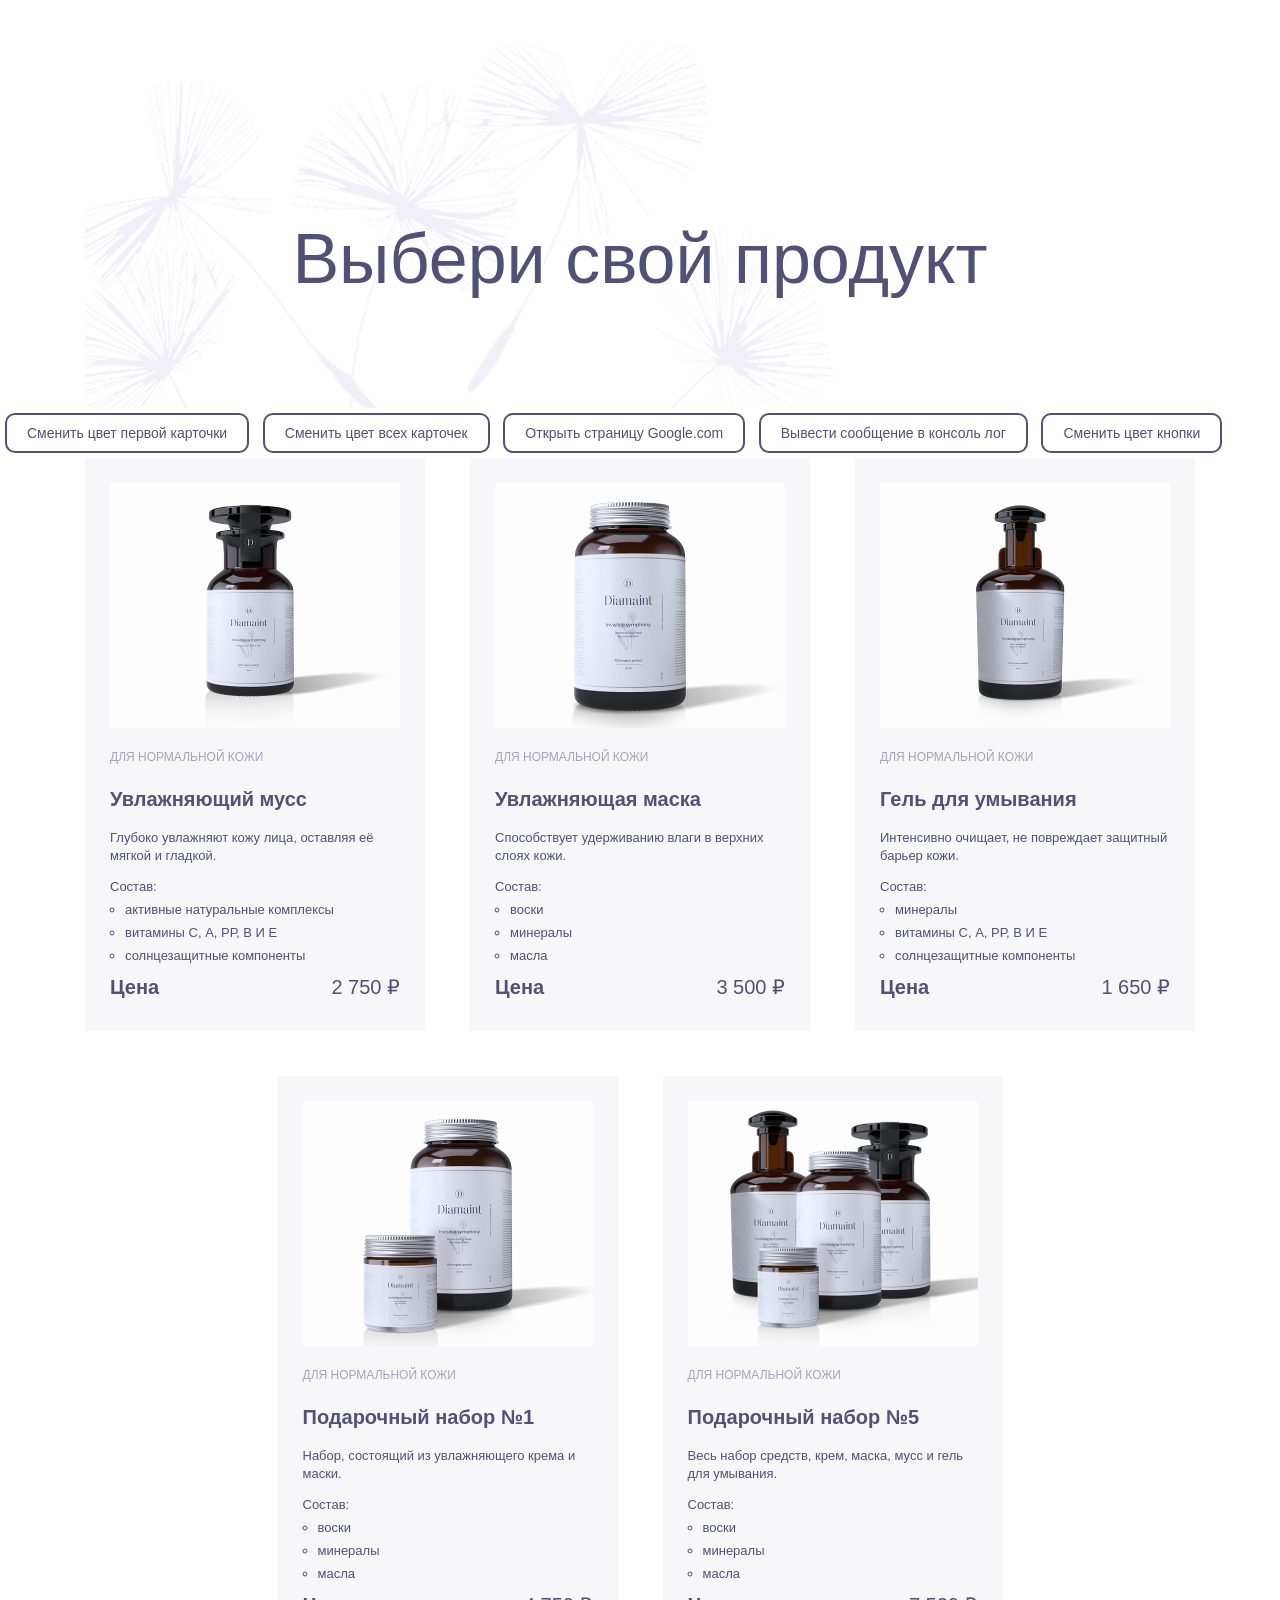
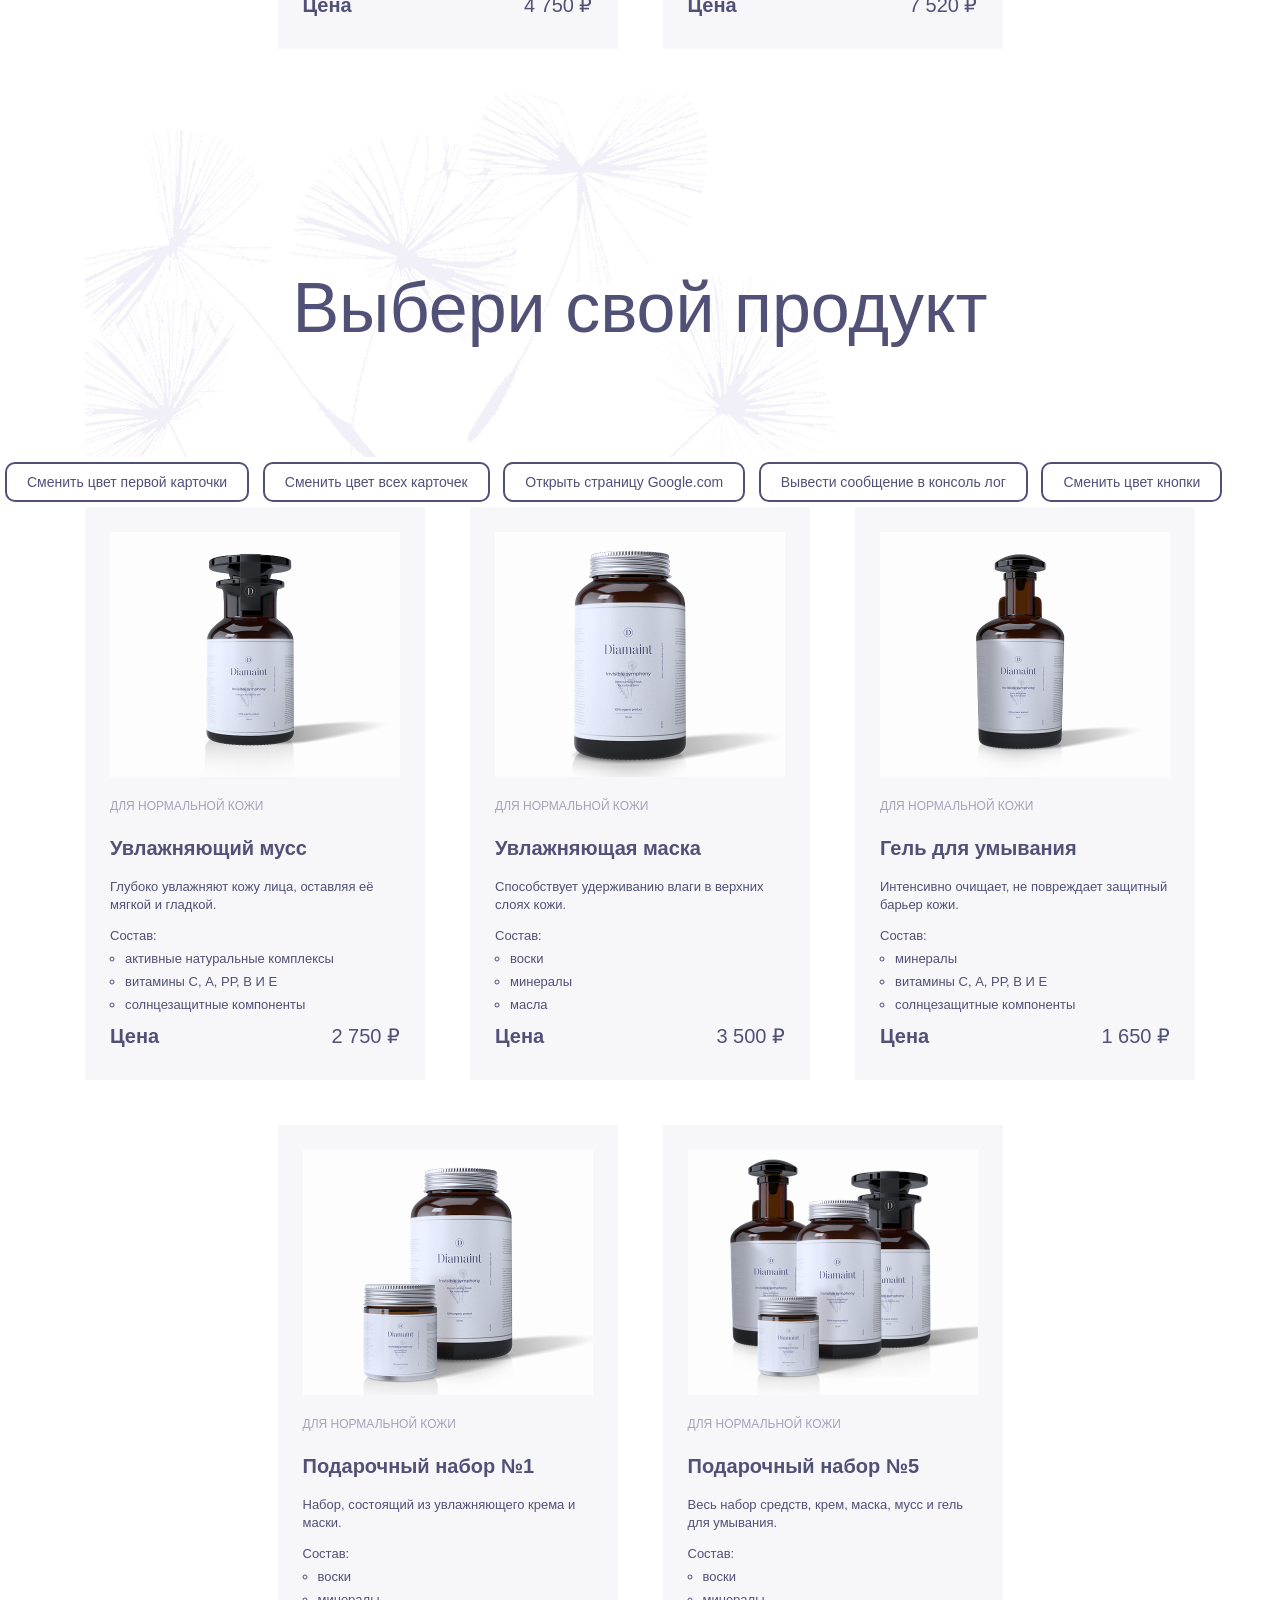
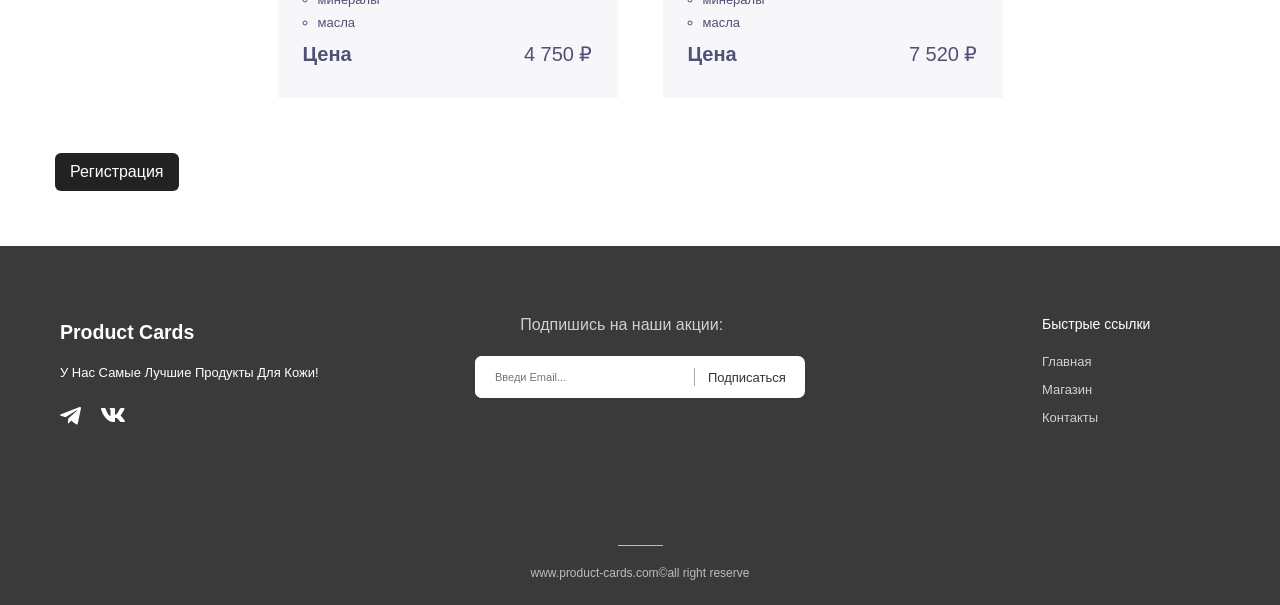
==== commit 020ee24f: "work with footer" ====
--- a/index.html
+++ b/index.html
@@ -1,4 +1,4 @@
-<!-- <!DOCTYPE html>
+<!DOCTYPE html>
 <html lang="en">
   <head>
     <meta charset="UTF-8">
@@ -44,7 +44,7 @@
     <script type="module" src="homework-9.js"></script>
     <script type="module" src="homework-10.js"></script>
   </body>
-</html> -->
+</html>
 
 
 
@@ -176,9 +176,6 @@
 <script type="module" src="homework-10.js"></script>
   </body>
 </html>
-
-
-
 
 <!DOCTYPE html>
 <html lang="ru">
--- a/css/style.css
+++ b/css/style.css
@@ -98,15 +98,6 @@
 }
 
 
-
-
-
-
-
-
-
-
-
 * {
     box-sizing: border-box;
 }
@@ -119,7 +110,6 @@
 
 /* MAIN */
 main {
-    min-height: 100px;
     padding: 50px;
 }
 
@@ -148,8 +138,7 @@
 
 /* ТРИ КОЛОНКИ */
 .footer-container {
-    width: 1,569px;
-    height: 147px;
+    max-width: 1569px;
     margin: 0 auto;
     padding: 0 60px;
     display: grid;
@@ -160,27 +149,20 @@
 /* ЛЕВАЯ ЧАСТЬ */
 .footer-info {
     margin: 0 0 12px;
-    top: 85px;
-    left: 84px;
     color: #FFFFFF;
 }
 
 .footer-title {
-    width: 214px;
-    height: 43px;
+    max-width: 214px;
     font-weight: 800;
-    size: 28px;
+    font-size: -28px;
     line-height: 158%;
     color: #FFFFFF;
 }
 
 .footer-description {
-    margin-top: -16px;
-    width: 409px;
-    height: 28px;
-    font-weight: 400;
-    size: 18px;
-    line-height: 154%;
+    max-width: 409px;
+    font-size: -18px;
     color: #FFFFFF;
 }
 
@@ -209,10 +191,8 @@
 
 .subscribe-title {
     margin: 0 0 10px;
-    width: 350px;
+    max-width: 350px;
     height: 29px;
-    top: 85px;
-    left: 713px;
     font-weight: 400;
     color: #d0d0d0;
     font-size: 16px;
@@ -224,7 +204,7 @@
 .subscribe-form {
     display: flex;
     align-items: center;
-    width: 330px;
+    max-width: 330px;
     height: 42px;
     margin: 0 auto;
     background: white;
@@ -260,7 +240,7 @@
     content: "";
     position: absolute;
     left: 0;
-    top: 50%;
+    margin-top: 7%;
     width: 1px;
     height: 18px;
     transform: translateY(-50%);
@@ -278,33 +258,33 @@
 }
 
 .footer-nav-title {
-margin: 16px 0 12px;
-width: 178px;
-height: 24px;
-font-weight: 500;
-font-size: 14px;
-line-height: 100%;
-padding-bottom: 23px;
-}
+    margin: 16px 0 12px;
+    width: 178px;
+    height: 24px;
+    font-weight: 500;
+    font-size: 14px;
+    line-height: 100%;
+    padding-bottom: 23px;
+    }
 
 .footer-nav-list {
-padding: 0;
-margin: 0;
-list-style: none;
+    padding: 0;
+    margin: 0;
+    list-style: none;
 }
 
 .footer-nav-item {
-margin-bottom: 10px;
+    margin-bottom: 10px;
 }
 
 .footer-nav-link {
-color: #d0d0d0;
-text-decoration: none;
-font-size: 13px;
+    color: #d0d0d0;
+    text-decoration: none;
+    font-size: 13px;
 }
 
 .footer-nav-link:hover {
-color: white;
+    color: white;
 }
 
 /* НИЖНЯЯ ЧАСТЬ */
@@ -324,9 +304,9 @@
 }
 
 .footer-bottom-text {
-margin: 0 0 23px;
-color: #bdbdbd;
-font-size: 12px;
+    margin: 0 0 23px;
+    color: #bdbdbd;
+    font-size: 12px;
 }
 
 /* OVERLAY */
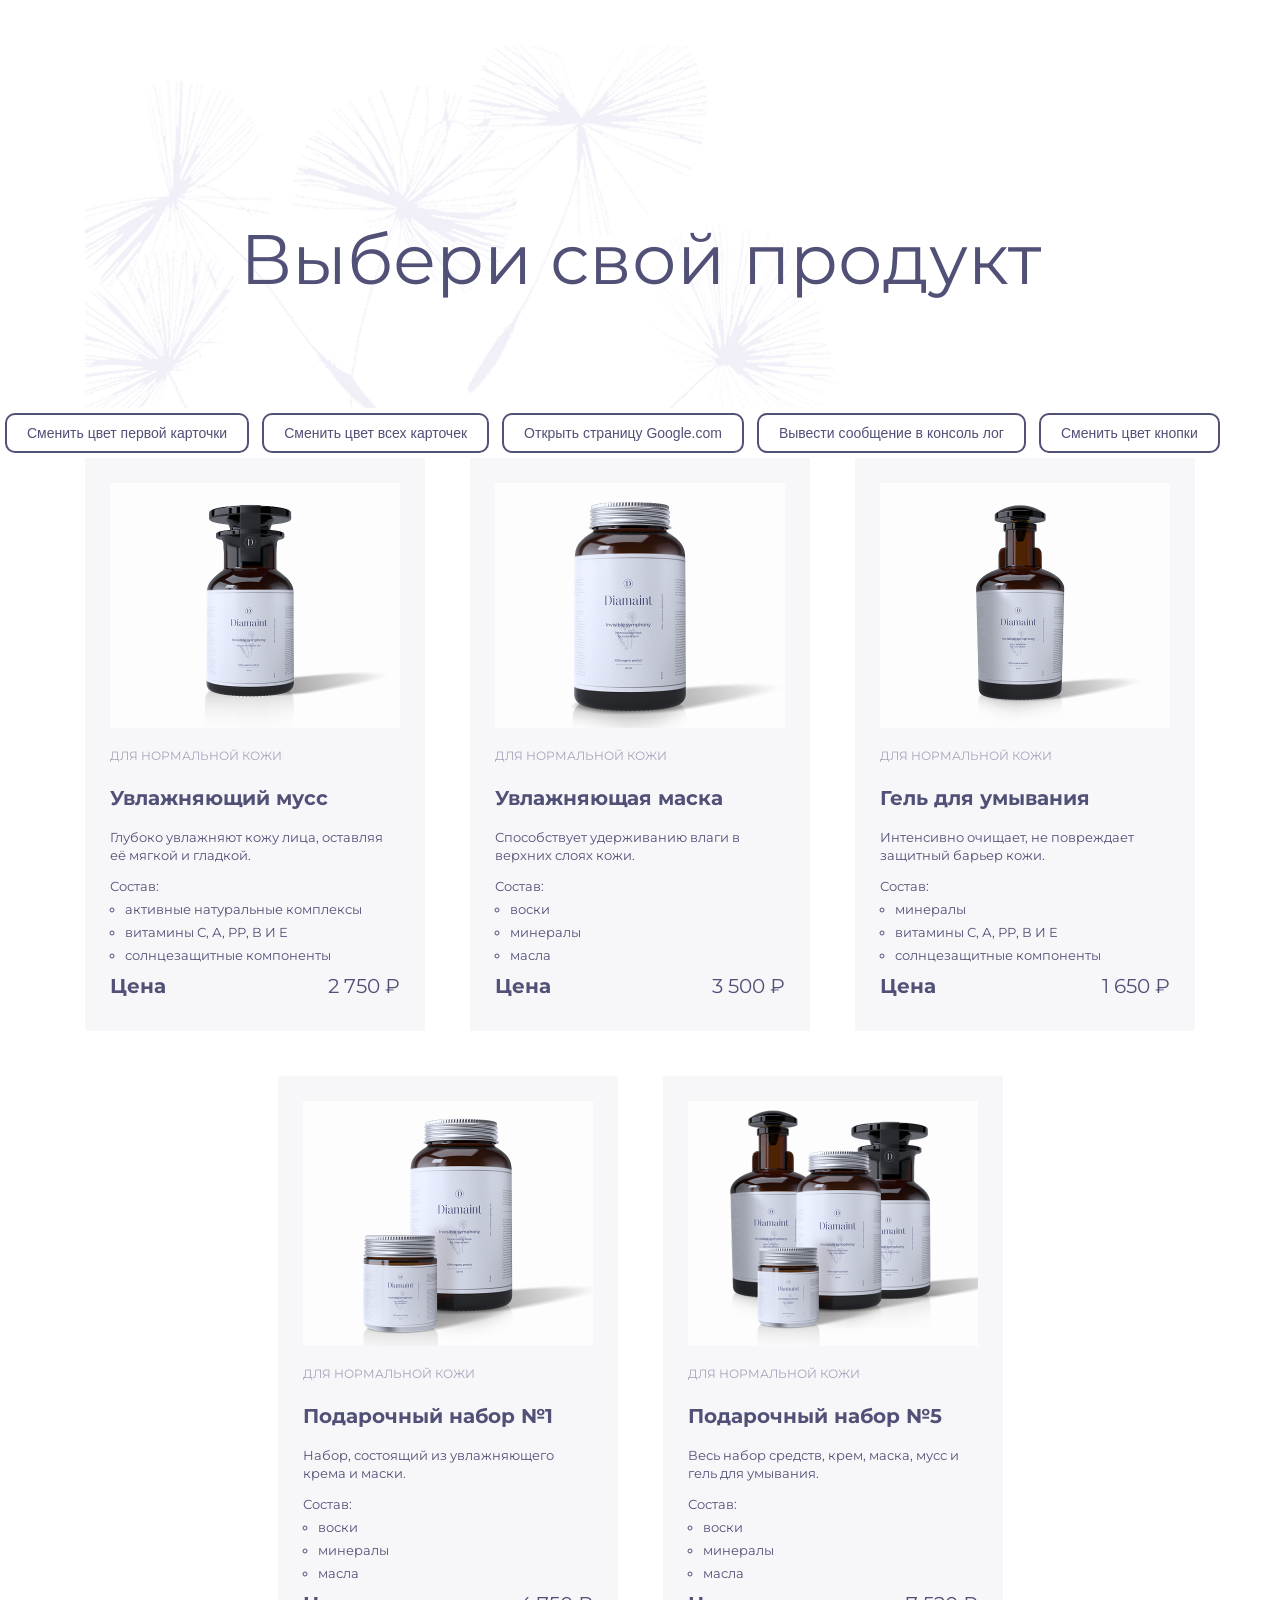
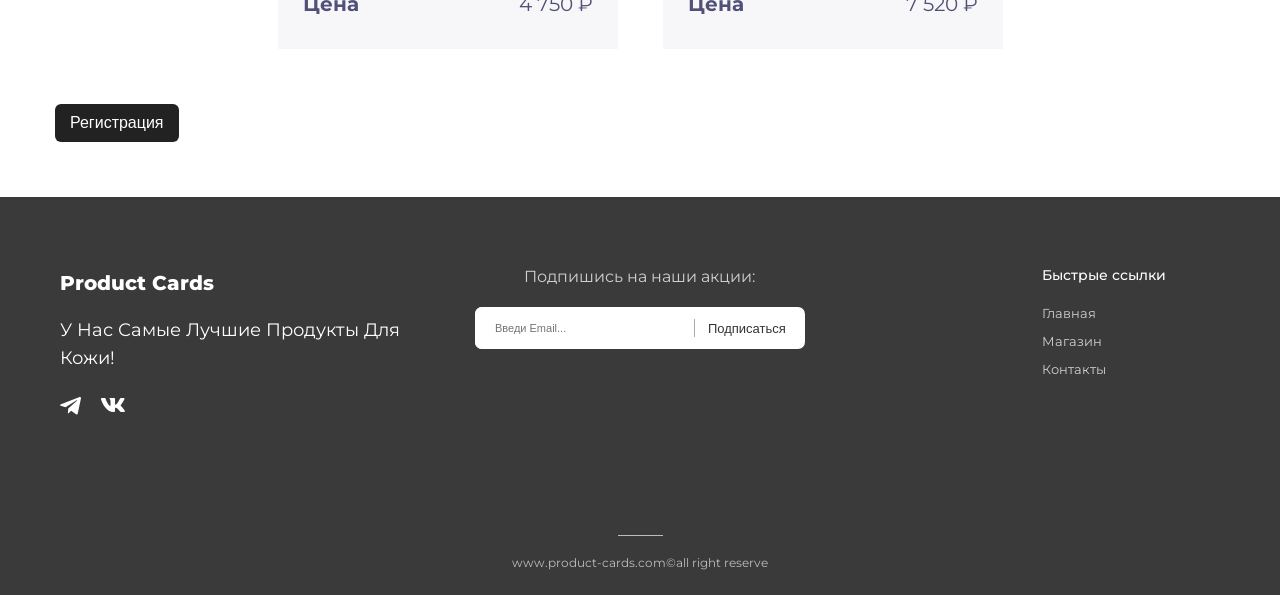
==== commit 100216a4: "wotk with the footer" ====
--- a/index.html
+++ b/index.html
@@ -4,7 +4,7 @@
     <meta charset="UTF-8">
     <meta name="viewport" content="width=device-width, initial-scale=1.0">
     <title>Document</title>
-    <link rel="stylesheet" href="style.css">
+    <link rel="stylesheet" href="css/style.css">
     <link rel="preconnect" href="https://fonts.googleapis.com">
     <link rel="preconnect" href="https://fonts.gstatic.com" crossorigin>
     <link href="https://fonts.googleapis.com/css2?family=Montserrat:wght@400;700&display=swap" rel="stylesheet">
@@ -38,157 +38,8 @@
         </li>
       </template>
     </div>
-    <script src="main.js"></script>
-    <script src="homework-7.js"></script>
-    <script src="homework-8.js"></script>
-    <script type="module" src="homework-9.js"></script>
-    <script type="module" src="homework-10.js"></script>
-  </body>
-</html>
-
-
-
-<!DOCTYPE html>
-<html lang="en">
-  <head>
-    <meta charset="UTF-8">
-    <meta name="viewport" content="width=device-width, initial-scale=1.0">
-    <title>Document</title>
-    <link rel="stylesheet" href="style.css">
-    <link rel="stylesheet" href="css/style.css">
-    <link rel="preconnect" href="https://fonts.googleapis.com">
-    <link rel="preconnect" href="https://fonts.gstatic.com" crossorigin>
-    <link href="https://fonts.googleapis.com/css2?family=Montserrat:wght@400;700&display=swap" rel="stylesheet">
-  </head>
-  <body>
-    
-    <div class="content">
-      
-      <h1 class="title">Выбери свой продукт</h1>
-
-      <button id="change-color-first-card">Сменить цвет первой карточки</button>
-      <button id="change-color-all-card">Сменить цвет всех карточек</button>
-      <button id="open-padge-google">Открыть страницу Google.com</button>
-      <button id="output-message-console-log">Вывести сообщение в консоль лог</button>
-      <button id="change-color-button">Сменить цвет кнопки</button>
-      
-      <ul class="products-list">
-        <li class="card">
-          <img src="images/photo_1.png" alt="Товар увлажняющий мусс">
-          <p class="label-text">
-            <span class="skin-type">для нормальной кожи</span>
-          </p>
-          <h2 class="product">Увлажняющий мусс</h2>
-          <p>Глубоко увлажняют кожу лица, оставляя её мягкой и гладкой.</p>
-          <span>Состав:</span>
-          <ul class="components-list">
-            <li class="component">активные натуральные комплексы</li>
-            <li class="component">витамины С, А, РР, В И Е</li>
-            <li class="component">солнцезащитные компоненты</li>
-          </ul>
-          <div class="price-row">
-            <b class="price">Цена</b>
-            <span class="price">2 750 ₽</span>
-          </div>
-        </li>
-      
-        <li class="card">
-          <img src="images/photo_2.png" alt="Товар увлажняющая маска">
-          <p class="label-text">
-            <span>для нормальной кожи</span>
-          </p>
-          <h2 class="product">Увлажняющая маска</h2>
-          <p>Способствует удерживанию влаги в верхних слоях кожи.</p>
-          <span>Состав:</span>
-          <ul class="components-list">
-            <li class="component">воски</li>
-            <li class="component">минералы</li>
-            <li class="component">масла</li>
-          </ul>
-          <div class="price-row">
-            <b class="price">Цена</b>
-            <span class="price">3 500 ₽</span>
-          </div>
-        </li>
-      
-        <li class="card">
-          <img src="images/photo_3.png" alt="Гель для умывания">
-          <p class="label-text">
-            <span>для нормальной кожи</span>
-          </p>
-          <h2 class="product">Гель для умывания</h2>
-          <p>Интенсивно очищает, не повреждает защитный барьер кожи.</p>
-          <span>Состав:</span>
-          <ul class="components-list">
-            <li class="component">минералы</li>
-            <li class="component">витамины С, А, РР, В И Е</li>
-            <li class="component">солнцезащитные компоненты</li>
-          </ul>
-          <div class="price-row">
-            <b class="price">Цена</b>
-            <span class="price">1 650 ₽</span>
-          </div>
-        </li>
-      
-        <li class="card">
-          <img src="images/photo_4.png" alt="Подарочный набор №1">
-          <p class="label-text">
-            <span>для нормальной кожи</span>
-          </p>
-          <h2 class="product">Подарочный набор №1</h2>
-          <p>Набор, состоящий из увлажняющего крема и маски.</p>
-          <span>Состав:</span>
-          <ul class="components-list">
-            <li class="component">воски</li>
-            <li class="component">минералы</li>
-            <li class="component">масла</li>
-          </ul>
-          <div class="price-row">
-            <b class="price">Цена</b>
-            <span class="price">4 750 ₽</span>
-          </div>
-        </li>
-      
-        <li class="card">
-          <img src="images/photo_5.png" alt="Подарочный набор №5">
-          <p class="label-text">
-            <span>для нормальной кожи</span>
-          </p>
-          <h2 class="product">Подарочный набор №5</h2>
-          <p>Весь набор средств, крем, маска, мусс и гель для умывания.</p>
-          <span>Состав:</span>
-          <ul class="components-list">
-            <li class="component">воски</li>
-            <li class="component">минералы</li>
-            <li class="component">масла</li>
-          </ul>
-          <div class="price-row">
-            <b class="price">Цена</b>
-            <span class="price">7 520 ₽</span>
-          </div>
-        </li>
-      </ul>
-    </div>
-    <script src="js/main.js"></script>
-<script src="js/homework-7.js"></script>
-<script src="js/homework-8.js"></script>
-<script type="module" src="js/homework-9.js"></script>
-<script type="module" src="homework-10.js"></script>
-  </body>
-</html>
-
-<!DOCTYPE html>
-<html lang="ru">
-<head>
-    <meta charset="UTF-8">
-    <meta name="viewport" content="width=device-width, initial-scale=1.0">
-    <title>ДЗ-11</title>
-    <link rel="stylesheet" href="style.css">
-</head>
-<body>
-
     <!-- ОСНОВНАЯ СТРАНИЦА -->
-    <main>
+    <div class="button">
         <button
             type="button"
             class="registration-button"
@@ -196,7 +47,7 @@
         >
             Регистрация
         </button>
-    </main>
+    </div>
 
     <!-- OVERLAY -->
     <div class="overlay"></div>
@@ -402,11 +253,11 @@
             </p>
         </div>
     </footer>
-
-    <!-- JAVASCRIPT -->
-    <script
-        type="module"
-        src="js/homework-11.js"
-    ></script>
-</body>
+    <script src="js/main.js"></script>
+    <script src="js/homework-7.js"></script>
+    <script src="js/homework-8.js"></script>
+    <script type="module" src="js/homework-9.js"></script>
+    <script type="module" src="js/homework-10.js"></script>
+    <script type="module" src="js/homework-11.js"></script>
+  </body>
 </html>
--- a/css/style.css
+++ b/css/style.css
@@ -1,115 +1,106 @@
 * {
-  box-sizing: border-box;
+   box-sizing: border-box;
 }
 
 body {
-  font-family: 'Montserrat', sans-serif;
-  font-size: 13px;
-  line-height: 18px;
-  color: #515076;
+    font-family: 'Montserrat', sans-serif;
+    font-size: 13px;
+    line-height: 18px;
+    margin: 0;
+    min-height: 100vh;
+    color: #515076;
 }
 
 .content {
-  max-width: 1280px;
-  margin: auto;
+    max-width: 1280px;
+    margin: auto;
 }
 
 .title {
-  background-image: url("../images/bg_1.png");
-  background-repeat: no-repeat;
-  background-size: 790px 697px;
-  background-position: 85px 0px;
-  font-size: 70px;
-  font-weight: 400;
-  line-height: 78px;
-  padding-top: 220px;
-  padding-bottom: 110px;
-  text-align: center;
-  margin: 0;
+    background-image: url("../images/bg_1.png");
+    background-repeat: no-repeat;
+    background-size: 790px 697px;
+    background-position: 85px 0px;
+    font-size: 70px;
+    font-weight: 400;
+    line-height: 78px;
+    padding-top: 220px;
+    padding-bottom: 110px;
+    text-align: center;
+    margin: 0;
 }
 
 .products-list {
-  list-style: none;
-  padding: 0;
-  margin: 0 auto;
-  display: flex;
-  flex-wrap: wrap;
-  gap: 45px;
-  justify-content: center;
-  max-width: 1110px;
+    list-style: none;
+    padding: 0;
+    margin: 0 auto;
+    display: flex;
+    flex-wrap: wrap;
+    gap: 45px;
+    justify-content: center;
+    max-width: 1110px;
 }
 
 .price-row {
-  display: flex;
-  justify-content: space-between;
-  line-height: 24px;
-  font-size: 20px;
+    display: flex;
+    justify-content: space-between;
+    line-height: 24px;
+    font-size: 20px;
 }
 
 .components-list {
-  margin-top: 0px;
-  padding: 5px;
+    margin-top: 0px;
+    padding: 5px;
 }
 
 .component {
-  margin-bottom: 5px;
-  margin-left: 10px;
+    margin-bottom: 5px;
+    margin-left: 10px;
 }
 
 .card {
-  background: #F7F7FA;
-  width: 340px;
-  height: 573px;
-  padding: 25px;
+    background: #F7F7FA;
+    width: 340px;
+    height: 573px;
+    padding: 25px;
 }
 
 .card img {
-  width: 290px;
+    width: 290px;
 }
 
 button {
-  padding: 10px 20px;
-  font-size: 14px;
-  border: 2px solid #515076;
-  background-color: #FFFFFF;
-  color: #515076;
-  border-radius: 10px;
-  cursor: pointer;
-  transition: all 0.3s ease;
-  margin: 5px;
+    padding: 10px 20px;
+    font-size: 14px;
+    border: 2px solid #515076;
+    background-color: #FFFFFF;
+    color: #515076;
+    border-radius: 10px;
+    cursor: pointer;
+    transition: all 0.3s ease;
+    margin: 5px;
 }
 
 button.active {
-  background-color: #0000FF;
-  color: #ffffff;
-  border-color: #0000FF;
+    background-color: #0000FF;
+    color: #ffffff;
+    border-color: #0000FF;
 }
 
 .label-text {
-  text-transform: uppercase;
-  font-size: 12px;
-  line-height: 24px;
-  color: #A5A3B9;
+    text-transform: uppercase;
+    font-size: 12px;
+    line-height: 24px;
+    color: #A5A3B9;
 }
 
 .product {
-  font-size: 20px;
-  line-height: 27px;
-}
-
-
-* {
-    box-sizing: border-box;
-}
-
-body {
-    margin: 0;
-    font-family: Arial, sans-serif;
-    min-height: 100vh;
+    font-size: 20px;
+    line-height: 27px;
 }
 
 /* MAIN */
-main {
+.button {
     padding: 50px;
 }
 
@@ -162,7 +153,8 @@
 
 .footer-description {
     max-width: 409px;
-    font-size: -18px;
+    font-size: 18px;
+    line-height: 154%;
     color: #FFFFFF;
 }
 
@@ -186,17 +178,19 @@
 
 /* ЦЕНТР */
 .footer-subscribe {
+    display: flex;
+    flex-direction: column;
+    align-items: center;
+}
+
+.subscribe-title {
     text-align: center;
-}
-
-.subscribe-title {
     margin: 0 0 10px;
     max-width: 350px;
     height: 29px;
     font-weight: 400;
     color: #d0d0d0;
     font-size: 16px;
-    line-height: 100%;
     margin-top: 16px;
 }
 
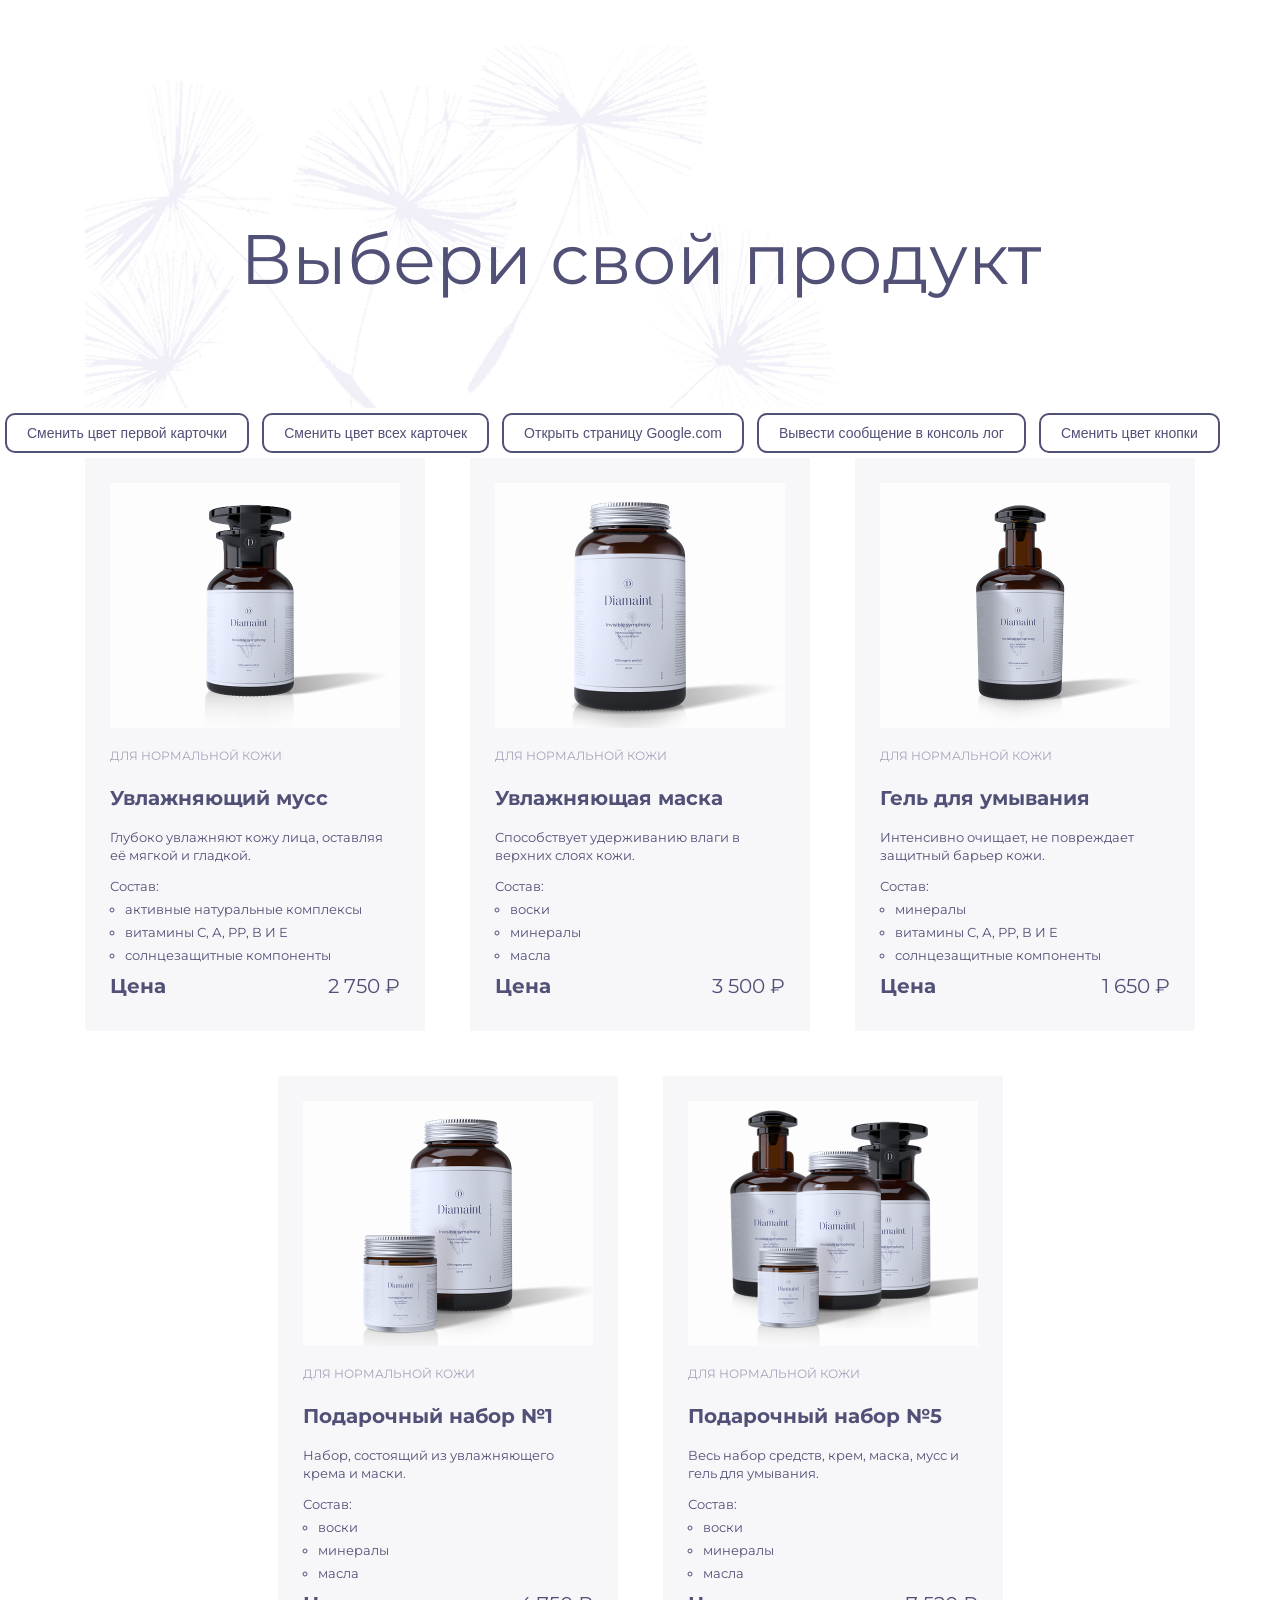
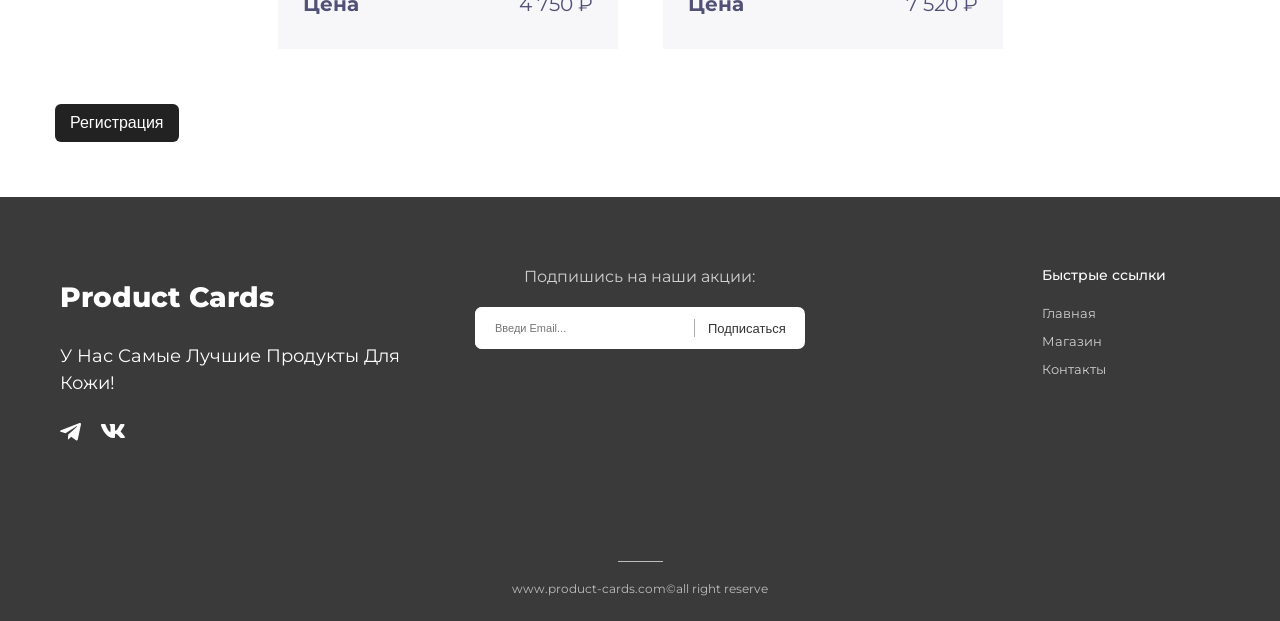
==== commit deffab11: "Work in js.12" ====
--- a/index.html
+++ b/index.html
@@ -1,18 +1,20 @@
 <!DOCTYPE html>
-<html lang="en">
+<html lang="ru">
   <head>
     <meta charset="UTF-8">
     <meta name="viewport" content="width=device-width, initial-scale=1.0">
-    <title>Document</title>
+    <title>Product Cards</title>
+
     <link rel="stylesheet" href="css/style.css">
+
     <link rel="preconnect" href="https://fonts.googleapis.com">
     <link rel="preconnect" href="https://fonts.gstatic.com" crossorigin>
     <link href="https://fonts.googleapis.com/css2?family=Montserrat:wght@400;700&display=swap" rel="stylesheet">
   </head>
   <body>
-    
+
     <div class="content">
-      
+
       <h1 class="title">Выбери свой продукт</h1>
 
       <button id="change-color-first-card">Сменить цвет первой карточки</button>
@@ -20,7 +22,7 @@
       <button id="open-padge-google">Открыть страницу Google.com</button>
       <button id="output-message-console-log">Вывести сообщение в консоль лог</button>
       <button id="change-color-button">Сменить цвет кнопки</button>
-      
+
       <ul class="products-list"></ul>
 
       <template id="product-template">
@@ -53,7 +55,7 @@
     <div class="overlay"></div>
 
     <!-- МОДАЛЬНОЕ ОКНО -->
-    <div class="modal">
+    <div class="modal" id="registration-modal">
         <div class="modal-content">
 
     <!-- КНОПКА ЗАКРЫТИЯ -->
@@ -253,11 +255,11 @@
             </p>
         </div>
     </footer>
-    <script src="js/main.js"></script>
-    <script src="js/homework-7.js"></script>
-    <script src="js/homework-8.js"></script>
-    <script type="module" src="js/homework-9.js"></script>
-    <script type="module" src="js/homework-10.js"></script>
-    <script type="module" src="js/homework-11.js"></script>
+    <script type="module" src="js/main.js"></script>
+    <!-- <script src="js/homework-7.js"></script> -->
+    <!-- <script src="js/homework-8.js"></script> -->
+    <!-- <script type="module" src="js/homework-9.js"></script> -->
+    <!-- <script type="module" src="js/homework-10.js"></script> -->
+    <!-- <script type="module" src="js/homework-11.js"></script> -->
   </body>
 </html>
--- a/css/style.css
+++ b/css/style.css
@@ -81,9 +81,20 @@
     margin: 5px;
 }
 
-button.active {
+/* Первая карточка */
+.card-blue {
     background-color: #0000FF;
-    color: #ffffff;
+}
+
+/* Все карточки */
+.card-green {
+    background-color: #00FF00;
+}
+
+/* Кнопка, цвет которой меняется */
+#change-color-button.active {
+    background-color: #0000FF;
+    color: #FFFFFF;
     border-color: #0000FF;
 }
 
@@ -98,6 +109,7 @@
     font-size: 20px;
     line-height: 27px;
 }
+
 
 /* MAIN */
 .button {
@@ -146,7 +158,7 @@
 .footer-title {
     max-width: 214px;
     font-weight: 800;
-    font-size: -28px;
+    font-size: 28px;
     line-height: 158%;
     color: #FFFFFF;
 }
@@ -172,7 +184,7 @@
     font-weight: 700;
 }
 
-.social-links :hover {
+.social-links:hover {
     opacity: 0.7;
 }
 
